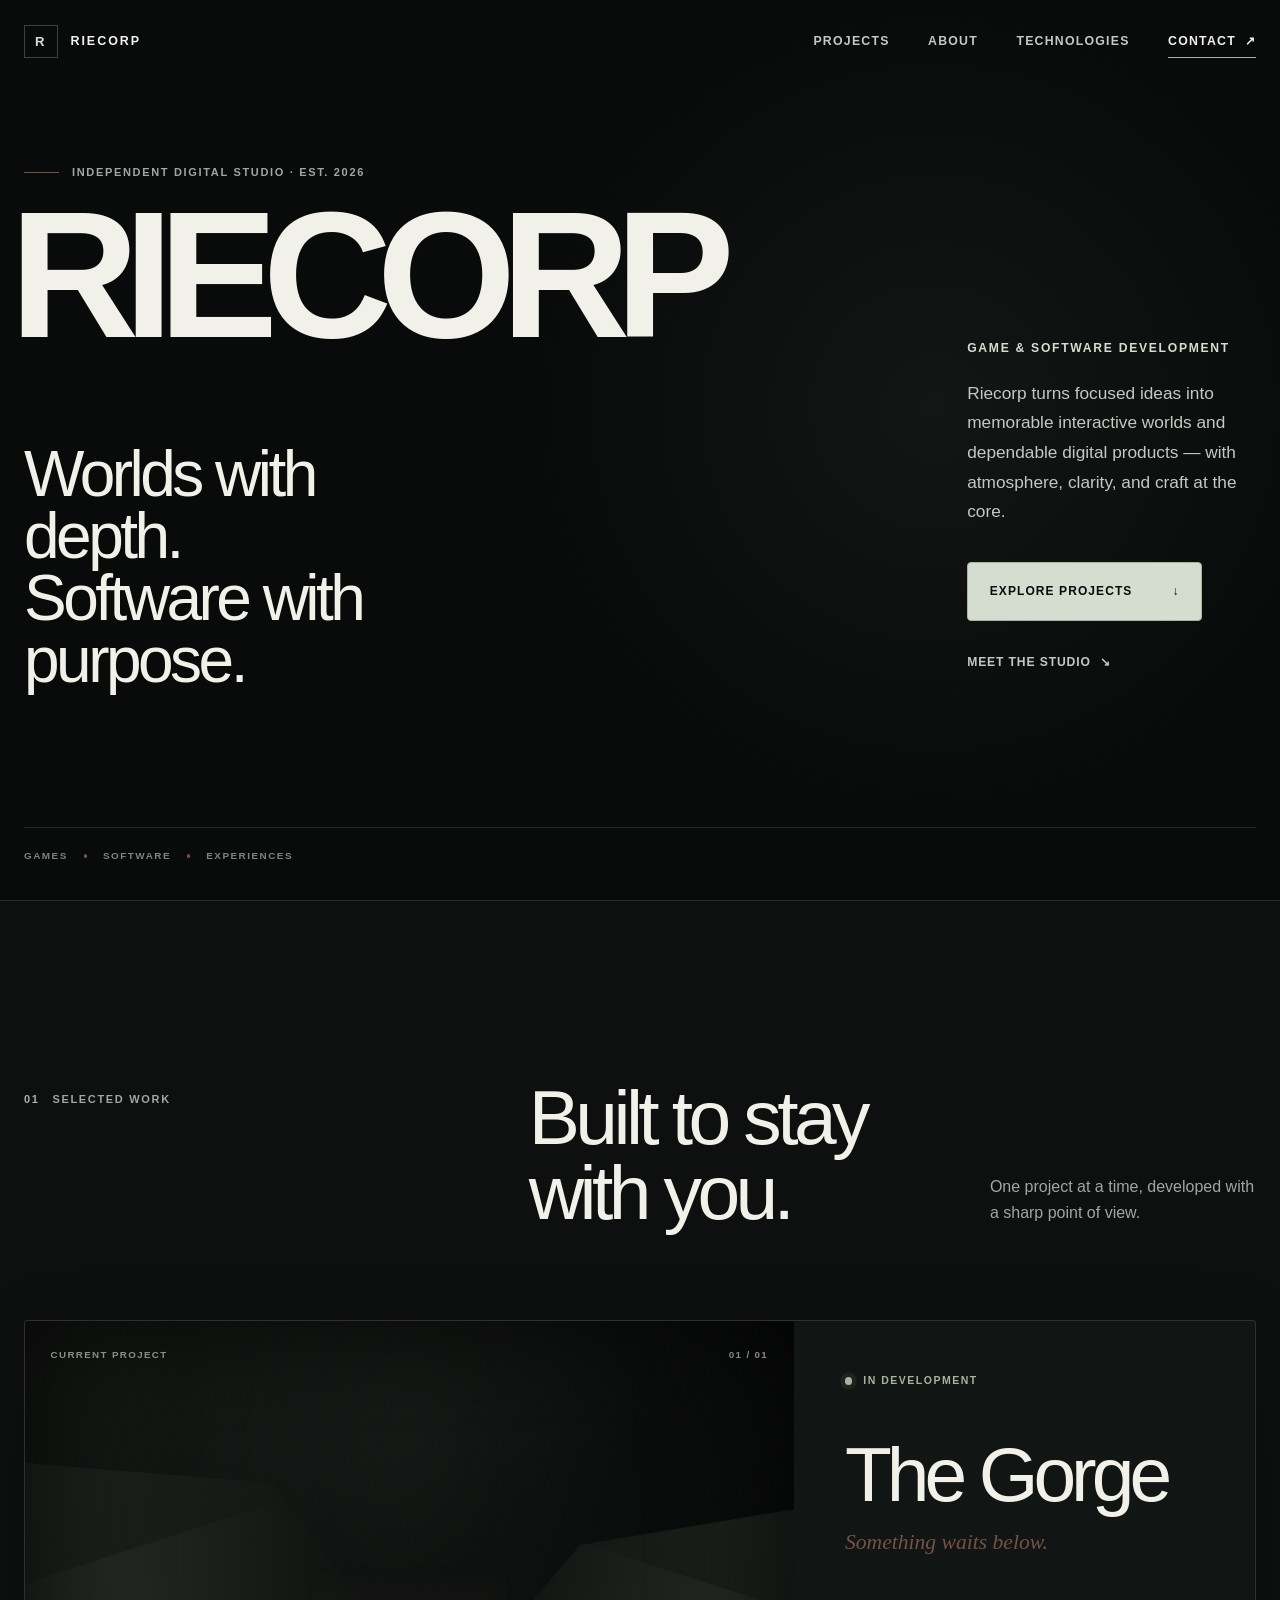
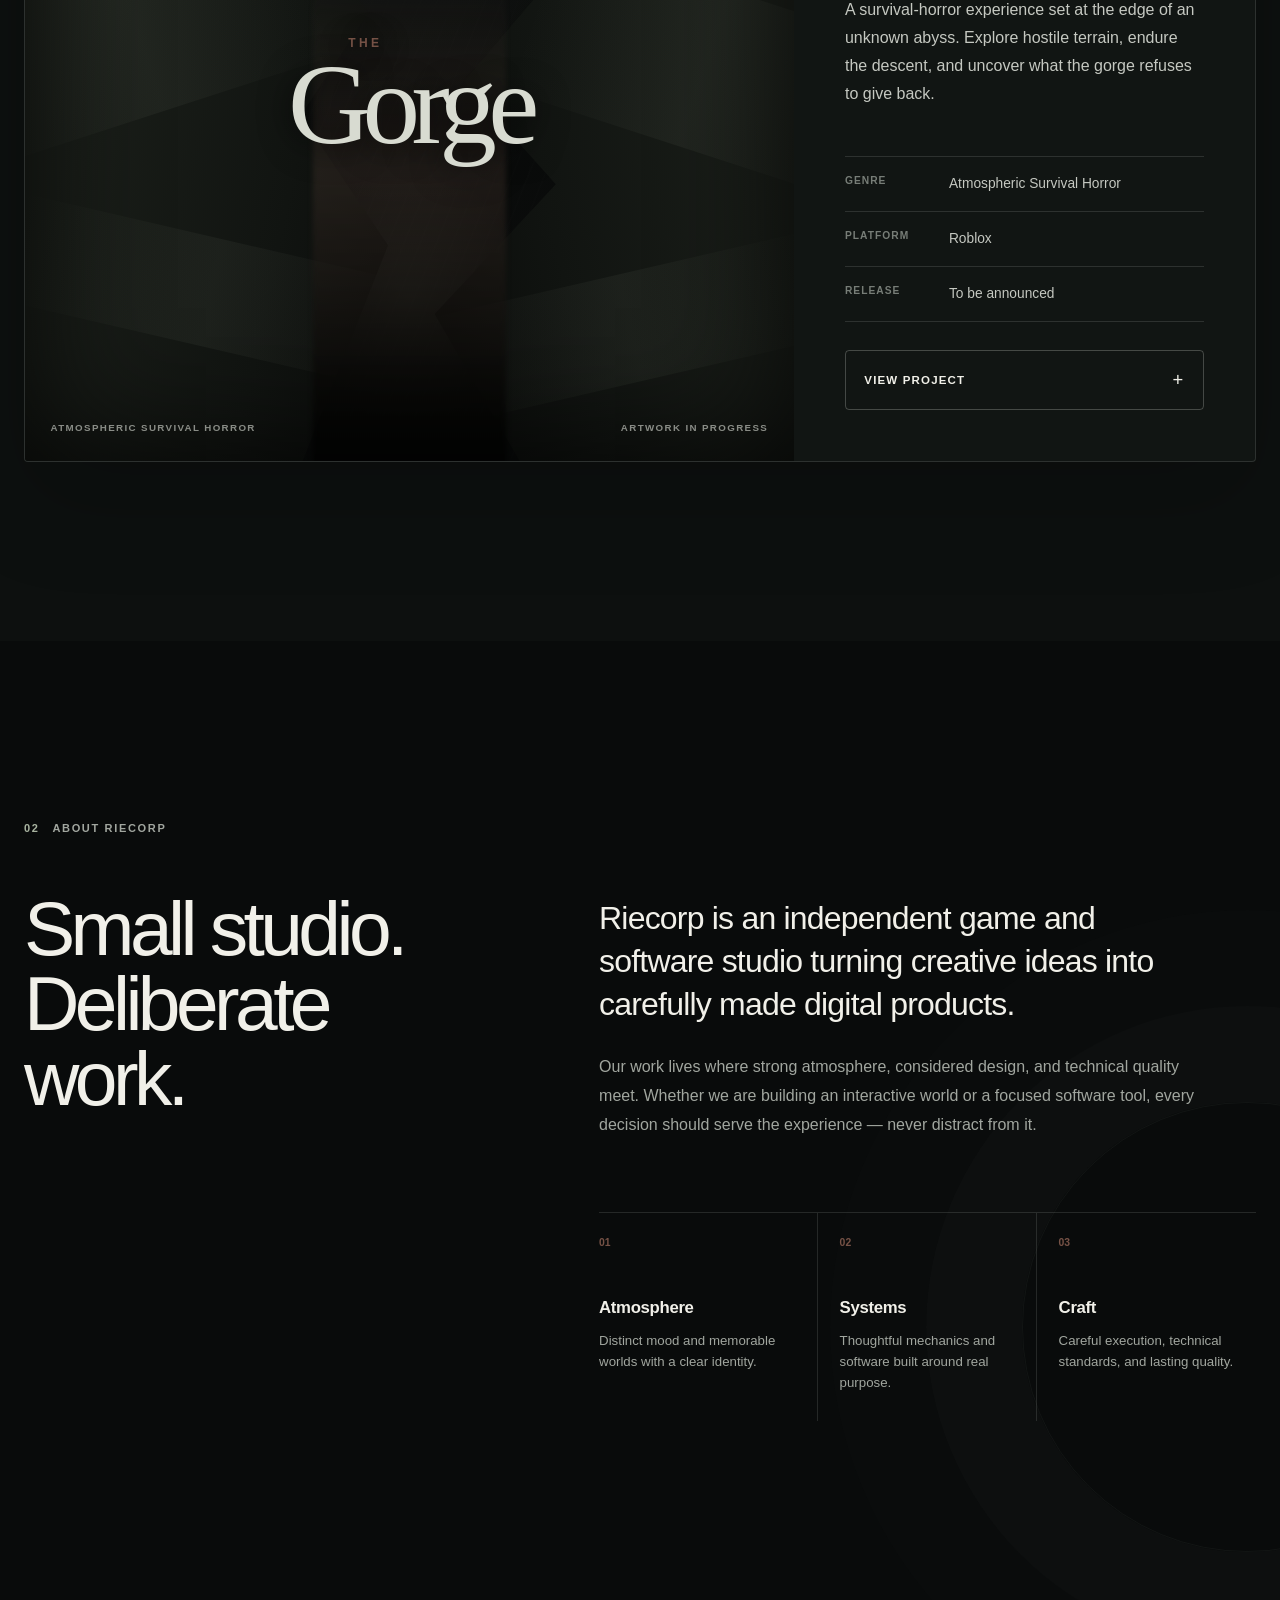
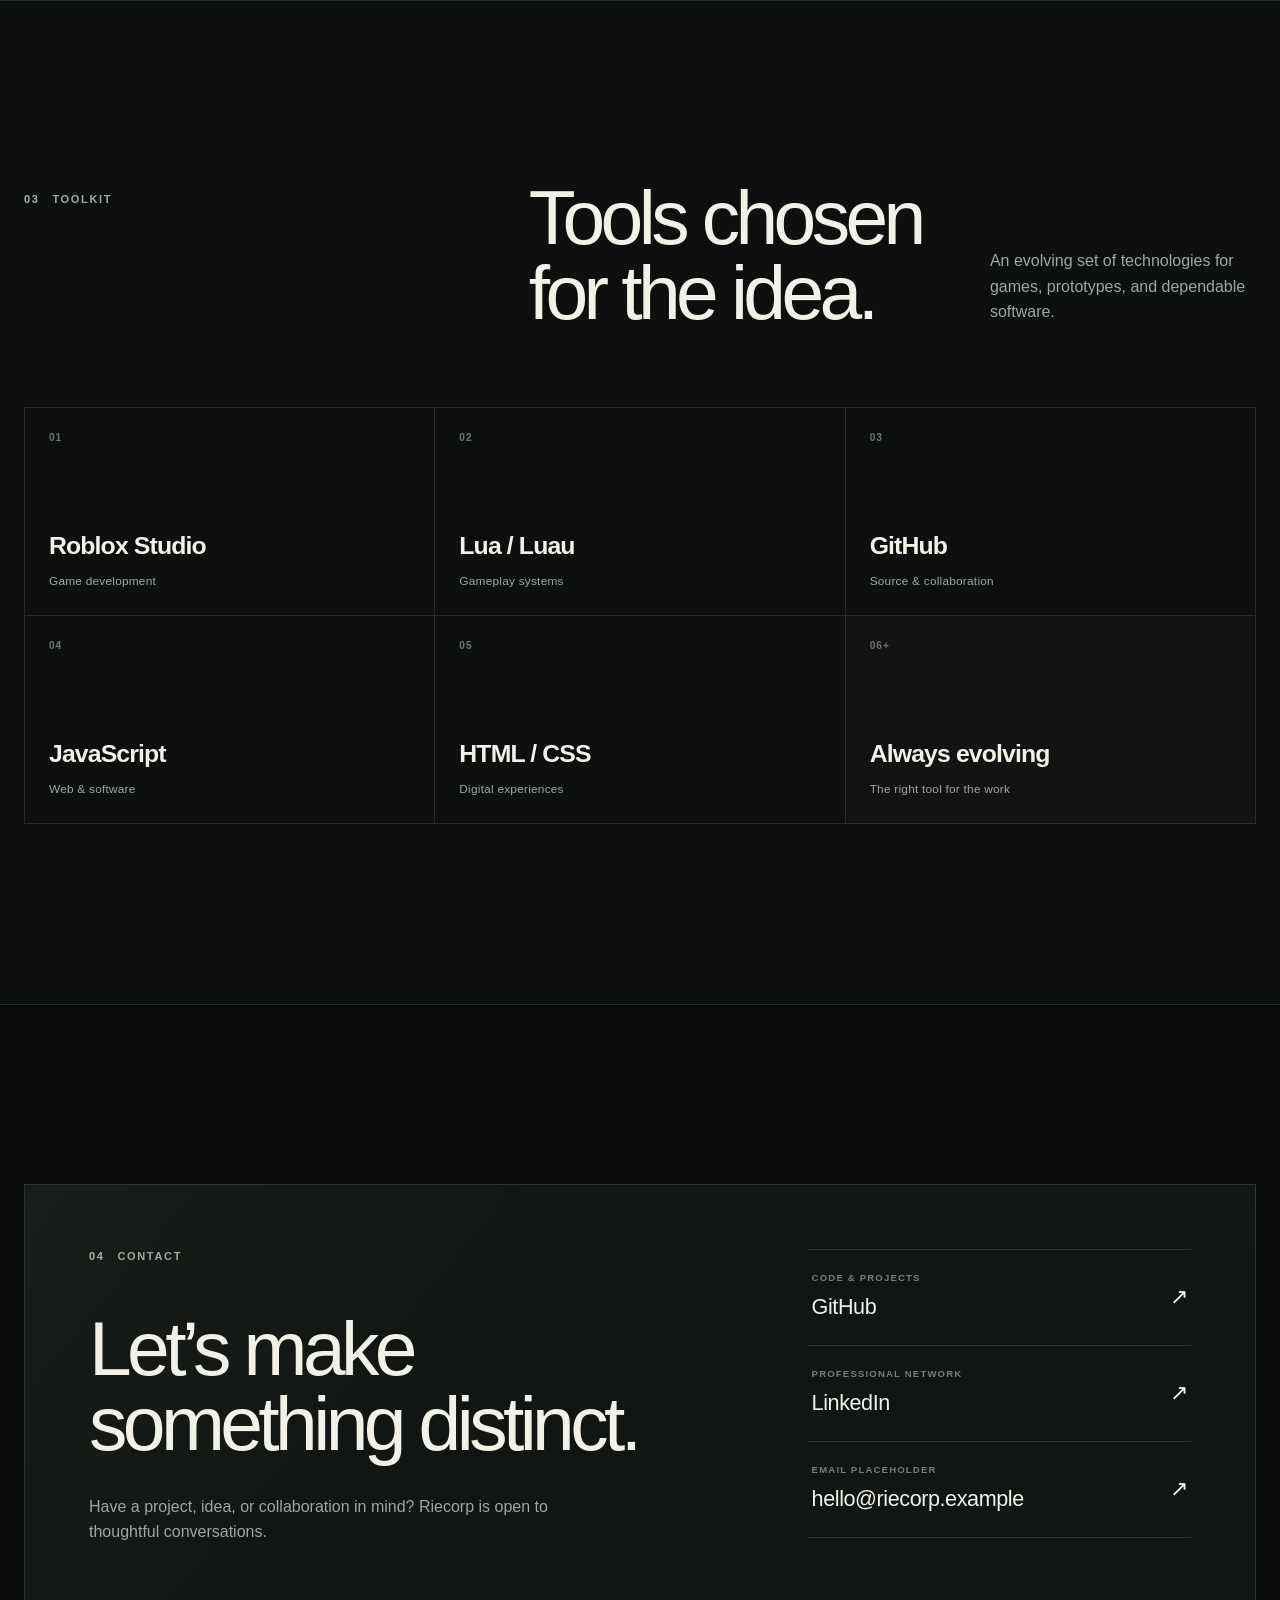
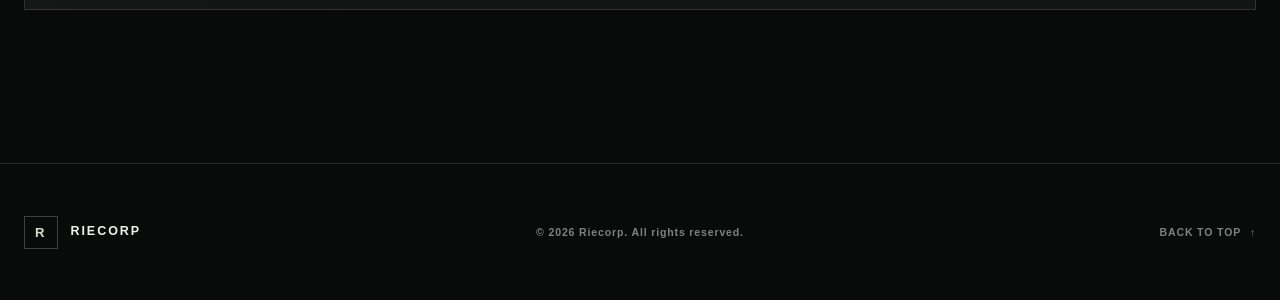
==== index.html @ ac8cfb40 "Create initial Riecorp website" ====
<!doctype html>
<html lang="en">
  <head>
    <meta charset="utf-8">
    <meta name="viewport" content="width=device-width, initial-scale=1">
    <meta name="description" content="Riecorp is an independent game and software studio creating atmospheric games and purposeful digital products.">
    <meta name="theme-color" content="#090b0b">
    <meta name="color-scheme" content="dark">
    <meta property="og:type" content="website">
    <meta property="og:title" content="Riecorp — Game & Software Development">
    <meta property="og:description" content="Independent games and software, shaped by atmosphere, clarity, and craft.">
    <meta property="og:url" content="https://constantin-maximilian.github.io/">
    <meta property="og:image" content="https://constantin-maximilian.github.io/assets/riecorp-social-preview.png">
    <meta property="og:image:alt" content="Riecorp — Game & Software Development">
    <meta name="twitter:card" content="summary_large_image">
    <meta name="twitter:title" content="Riecorp — Game & Software Development">
    <meta name="twitter:description" content="Independent games and software, shaped by atmosphere, clarity, and craft.">
    <meta name="twitter:image" content="https://constantin-maximilian.github.io/assets/riecorp-social-preview.png">
    <link rel="canonical" href="https://constantin-maximilian.github.io/">
    <link rel="stylesheet" href="style.css">
    <script src="script.js" defer></script>
    <title>Riecorp — Game &amp; Software Development</title>
  </head>
  <body id="top">
    <a class="skip-link" href="#main-content">Skip to content</a>

    <header class="site-header" data-header>
      <div class="site-header__inner shell">
        <a class="brand" href="#top" aria-label="Riecorp home">
          <span class="brand__mark" aria-hidden="true">R</span>
          <span class="brand__name">Riecorp</span>
        </a>

        <button class="nav-toggle" type="button" aria-expanded="false" aria-controls="site-navigation">
          <span class="nav-toggle__label">Menu</span>
          <span class="nav-toggle__icon" aria-hidden="true"><i></i><i></i></span>
        </button>

        <nav class="site-nav" id="site-navigation" aria-label="Primary navigation">
          <a href="#projects">Projects</a>
          <a href="#about">About</a>
          <a href="#technologies">Technologies</a>
          <a class="site-nav__contact" href="#contact">Contact <span aria-hidden="true">↗</span></a>
        </nav>
      </div>
    </header>

    <main id="main-content">
      <section class="hero shell" aria-labelledby="hero-title">
        <div class="hero__grid">
          <div class="hero__content">
            <p class="eyebrow hero__eyebrow"><span></span> Independent digital studio · Est. 2026</p>
            <h1 id="hero-title">
              <span class="hero__wordmark">RIECORP</span>
              <span class="hero__statement">Worlds with depth.<br>Software with purpose.</span>
            </h1>
          </div>

          <div class="hero__intro">
            <p class="hero__subtitle">Game &amp; Software Development</p>
            <p>Riecorp turns focused ideas into memorable interactive worlds and dependable digital products — with atmosphere, clarity, and craft at the core.</p>
            <div class="hero__actions">
              <a class="button button--primary" href="#projects">
                <span>Explore Projects</span><span aria-hidden="true">↓</span>
              </a>
              <a class="text-link" href="#about">Meet the studio <span aria-hidden="true">↘</span></a>
            </div>
          </div>
        </div>

        <div class="hero__foot" aria-hidden="true">
          <span>Games</span><i></i><span>Software</span><i></i><span>Experiences</span>
        </div>
      </section>

      <section class="section projects" id="projects" aria-labelledby="projects-title">
        <div class="shell">
          <header class="section-heading" data-reveal>
            <p class="eyebrow"><span>01</span> Selected work</p>
            <div>
              <h2 id="projects-title">Built to stay<br>with you.</h2>
              <p>One project at a time, developed with a sharp point of view.</p>
            </div>
          </header>

          <article class="project-card" id="the-gorge" data-reveal>
            <div class="project-visual" role="img" aria-label="Dark atmospheric title artwork placeholder for The Gorge">
              <div class="project-visual__top">
                <span>Current project</span>
                <span>01 / 01</span>
              </div>
              <div class="gorge-art" aria-hidden="true">
                <span class="gorge-art__ridge gorge-art__ridge--left"></span>
                <span class="gorge-art__ridge gorge-art__ridge--right"></span>
                <span class="gorge-art__depth"></span>
              </div>
              <p class="project-visual__title" aria-hidden="true"><span>The</span> Gorge</p>
              <div class="project-visual__foot">
                <span>Atmospheric survival horror</span>
                <span>Artwork in progress</span>
              </div>
            </div>

            <div class="project-info">
              <div>
                <p class="status"><span aria-hidden="true"></span> In Development</p>
                <h3>The Gorge</h3>
                <p class="project-info__lead">Something waits below.</p>
                <p class="project-info__copy">A survival-horror experience set at the edge of an unknown abyss. Explore hostile terrain, endure the descent, and uncover what the gorge refuses to give back.</p>
              </div>

              <dl class="project-meta">
                <div><dt>Genre</dt><dd>Atmospheric Survival Horror</dd></div>
                <div><dt>Platform</dt><dd>Roblox</dd></div>
                <div><dt>Release</dt><dd>To be announced</dd></div>
              </dl>

              <details class="project-details">
                <summary>
                  <span>View Project</span>
                  <span class="project-details__icon" aria-hidden="true">+</span>
                </summary>
                <div class="project-details__body">
                  <p><strong>Project focus</strong> The Gorge is being shaped around oppressive atmosphere, deliberate exploration, and survival systems that make every step into the unknown feel consequential.</p>
                  <p>Development updates and a dedicated project page will follow as the experience takes shape.</p>
                </div>
              </details>
            </div>
          </article>
        </div>
      </section>

      <section class="section about" id="about" aria-labelledby="about-title">
        <div class="shell about__grid">
          <div class="about__heading" data-reveal>
            <p class="eyebrow"><span>02</span> About Riecorp</p>
            <h2 id="about-title">Small studio.<br>Deliberate work.</h2>
          </div>

          <div class="about__content" data-reveal>
            <p class="about__lead">Riecorp is an independent game and software studio turning creative ideas into carefully made digital products.</p>
            <p>Our work lives where strong atmosphere, considered design, and technical quality meet. Whether we are building an interactive world or a focused software tool, every decision should serve the experience — never distract from it.</p>

            <div class="principles" aria-label="Studio principles">
              <article>
                <span>01</span>
                <h3>Atmosphere</h3>
                <p>Distinct mood and memorable worlds with a clear identity.</p>
              </article>
              <article>
                <span>02</span>
                <h3>Systems</h3>
                <p>Thoughtful mechanics and software built around real purpose.</p>
              </article>
              <article>
                <span>03</span>
                <h3>Craft</h3>
                <p>Careful execution, technical standards, and lasting quality.</p>
              </article>
            </div>
          </div>
        </div>
      </section>

      <section class="section technologies" id="technologies" aria-labelledby="technologies-title">
        <div class="shell">
          <header class="section-heading section-heading--compact" data-reveal>
            <p class="eyebrow"><span>03</span> Toolkit</p>
            <div>
              <h2 id="technologies-title">Tools chosen<br>for the idea.</h2>
              <p>An evolving set of technologies for games, prototypes, and dependable software.</p>
            </div>
          </header>

          <ul class="tech-grid" data-reveal>
            <li><span class="tech-grid__index">01</span><strong>Roblox Studio</strong><small>Game development</small></li>
            <li><span class="tech-grid__index">02</span><strong>Lua / Luau</strong><small>Gameplay systems</small></li>
            <li><span class="tech-grid__index">03</span><strong>GitHub</strong><small>Source &amp; collaboration</small></li>
            <li><span class="tech-grid__index">04</span><strong>JavaScript</strong><small>Web &amp; software</small></li>
            <li><span class="tech-grid__index">05</span><strong>HTML / CSS</strong><small>Digital experiences</small></li>
            <li class="tech-grid__future"><span class="tech-grid__index">06+</span><strong>Always evolving</strong><small>The right tool for the work</small></li>
          </ul>
        </div>
      </section>

      <section class="section contact" id="contact" aria-labelledby="contact-title">
        <div class="shell contact__panel" data-reveal>
          <div class="contact__copy">
            <p class="eyebrow"><span>04</span> Contact</p>
            <h2 id="contact-title">Let’s make<br>something distinct.</h2>
            <p>Have a project, idea, or collaboration in mind? Riecorp is open to thoughtful conversations.</p>
          </div>

          <div class="contact__links" aria-label="Contact links">
            <!-- Replace the LinkedIn URL and placeholder email when the final contact details are available. -->
            <a href="https://github.com/Constantin-Maximilian" target="_blank" rel="noopener noreferrer" aria-label="GitHub (opens in a new tab)">
              <span><small>Code &amp; projects</small>GitHub</span><span aria-hidden="true">↗</span>
            </a>
            <a href="https://www.linkedin.com/" target="_blank" rel="noopener noreferrer" aria-label="LinkedIn (opens in a new tab)">
              <span><small>Professional network</small>LinkedIn</span><span aria-hidden="true">↗</span>
            </a>
            <a href="mailto:hello@riecorp.example">
              <span><small>Email placeholder</small>hello@riecorp.example</span><span aria-hidden="true">↗</span>
            </a>
          </div>
        </div>
      </section>
    </main>

    <footer class="site-footer">
      <div class="shell site-footer__inner">
        <a class="brand brand--footer" href="#top" aria-label="Back to top">
          <span class="brand__mark" aria-hidden="true">R</span>
          <span class="brand__name">Riecorp</span>
        </a>
        <p>© 2026 Riecorp. All rights reserved.</p>
        <a class="back-to-top" href="#top">Back to top <span aria-hidden="true">↑</span></a>
      </div>
    </footer>
  </body>
</html>
---- style.css ----
:root {
  --bg: #090b0b;
  --bg-soft: #0d100f;
  --surface: #111513;
  --surface-raised: #161b18;
  --ink: #f1f0e9;
  --muted: #a1a69f;
  --muted-strong: #c5c8c1;
  --line: rgba(232, 236, 228, 0.13);
  --line-strong: rgba(232, 236, 228, 0.24);
  --accent: #a8b3a0;
  --accent-bright: #d5ddd0;
  --rust: #765246;
  --header-height: 5.25rem;
  --radius: 0.25rem;
  --shell: min(100% - 3rem, 78rem);
  --ease: cubic-bezier(0.22, 1, 0.36, 1);
}

* {
  box-sizing: border-box;
}

html {
  scroll-behavior: smooth;
  scroll-padding-top: calc(var(--header-height) + 1.5rem);
}

body {
  min-width: 18rem;
  margin: 0;
  overflow-x: hidden;
  background:
    radial-gradient(circle at 73% 8%, rgba(117, 132, 112, 0.09), transparent 25rem),
    var(--bg);
  color: var(--ink);
  font-family: Inter, ui-sans-serif, -apple-system, BlinkMacSystemFont, "Segoe UI", Helvetica, Arial, sans-serif;
  font-size: 1rem;
  line-height: 1.6;
  text-rendering: optimizeLegibility;
  -webkit-font-smoothing: antialiased;
}

body::before {
  position: fixed;
  inset: 0;
  z-index: -1;
  pointer-events: none;
  content: "";
  opacity: 0.12;
  background-image: linear-gradient(rgba(255, 255, 255, 0.018) 1px, transparent 1px);
  background-size: 100% 4rem;
  mask-image: linear-gradient(to bottom, black, transparent 70%);
}

::selection {
  background: var(--accent);
  color: var(--bg);
}

a {
  color: inherit;
  text-decoration: none;
}

button,
summary {
  color: inherit;
  font: inherit;
}

button {
  border: 0;
}

img {
  display: block;
  max-width: 100%;
}

h1,
h2,
h3,
p,
ul,
dl,
dd {
  margin-top: 0;
}

h1,
h2,
h3 {
  line-height: 0.98;
  text-wrap: balance;
}

.shell {
  width: var(--shell);
  margin-inline: auto;
}

.skip-link {
  position: fixed;
  top: 1rem;
  left: 1rem;
  z-index: 100;
  padding: 0.7rem 1rem;
  transform: translateY(-150%);
  border-radius: var(--radius);
  background: var(--ink);
  color: var(--bg);
  font-size: 0.85rem;
  font-weight: 700;
}

.skip-link:focus {
  transform: translateY(0);
}

:focus-visible {
  outline: 2px solid var(--accent-bright);
  outline-offset: 4px;
}

.site-header {
  position: sticky;
  top: 0;
  z-index: 50;
  height: var(--header-height);
  border-bottom: 1px solid transparent;
  transition: background-color 220ms ease, border-color 220ms ease;
}

.site-header.is-scrolled,
.site-header.nav-open {
  border-bottom-color: var(--line);
  background: rgba(9, 11, 11, 0.88);
  backdrop-filter: blur(18px);
}

.site-header__inner {
  display: flex;
  height: 100%;
  align-items: center;
  justify-content: space-between;
  gap: 2rem;
}

.brand {
  display: inline-flex;
  align-items: center;
  gap: 0.8rem;
  min-height: 2.75rem;
  font-size: 0.78rem;
  font-weight: 760;
  letter-spacing: 0.16em;
  text-transform: uppercase;
}

.brand__mark {
  display: grid;
  width: 2.1rem;
  height: 2.1rem;
  place-items: center;
  border: 1px solid var(--line-strong);
  color: var(--accent-bright);
  font-size: 0.82rem;
  transition: border-color 180ms ease, background-color 180ms ease;
}

.brand:hover .brand__mark {
  border-color: var(--accent);
  background: rgba(168, 179, 160, 0.08);
}

.site-nav {
  display: flex;
  align-items: center;
  gap: clamp(1.2rem, 3vw, 2.5rem);
  font-size: 0.77rem;
  font-weight: 650;
  letter-spacing: 0.1em;
  text-transform: uppercase;
}

.site-nav a {
  position: relative;
  display: inline-flex;
  min-height: 2.75rem;
  align-items: center;
  color: var(--muted-strong);
  transition: color 180ms ease;
}

.site-nav a::after {
  position: absolute;
  right: 0;
  bottom: 0.35rem;
  left: 0;
  height: 1px;
  content: "";
  transform: scaleX(0);
  transform-origin: right;
  background: var(--accent);
  transition: transform 220ms var(--ease);
}

.site-nav a:hover,
.site-nav a[aria-current="true"] {
  color: var(--ink);
}

.site-nav a:hover::after,
.site-nav a[aria-current="true"]::after {
  transform: scaleX(1);
  transform-origin: left;
}

.site-nav__contact {
  gap: 0.55rem;
}

.nav-toggle {
  display: none;
  min-width: 3rem;
  min-height: 3rem;
  cursor: pointer;
  align-items: center;
  justify-content: end;
  gap: 0.75rem;
  background: transparent;
}

.nav-toggle__label {
  font-size: 0.72rem;
  font-weight: 700;
  letter-spacing: 0.12em;
  text-transform: uppercase;
}

.nav-toggle__icon {
  position: relative;
  display: block;
  width: 1.35rem;
  height: 0.8rem;
}

.nav-toggle__icon i {
  position: absolute;
  right: 0;
  width: 100%;
  height: 1px;
  background: currentColor;
  transition: transform 220ms ease, top 220ms ease;
}

.nav-toggle__icon i:first-child { top: 0.18rem; }
.nav-toggle__icon i:last-child { top: 0.62rem; }
.nav-open .nav-toggle__icon i:first-child { top: 0.4rem; transform: rotate(45deg); }
.nav-open .nav-toggle__icon i:last-child { top: 0.4rem; transform: rotate(-45deg); }

.hero {
  display: flex;
  min-height: calc(100svh - var(--header-height));
  padding-top: clamp(4rem, 9vh, 7.5rem);
  padding-bottom: 2.25rem;
  flex-direction: column;
  justify-content: space-between;
}

.hero__grid {
  display: grid;
  align-items: end;
  grid-template-columns: minmax(0, 1.65fr) minmax(18rem, 0.55fr);
  gap: clamp(2rem, 6vw, 6rem);
}

.eyebrow {
  display: flex;
  margin-bottom: 2rem;
  align-items: center;
  gap: 0.8rem;
  color: var(--muted);
  font-size: 0.69rem;
  font-weight: 720;
  letter-spacing: 0.15em;
  line-height: 1.3;
  text-transform: uppercase;
}

.eyebrow > span:empty {
  display: block;
  width: 2.2rem;
  height: 1px;
  background: var(--rust);
}

.eyebrow > span:not(:empty) {
  color: var(--accent);
}

.hero h1 {
  margin-bottom: 0;
}

.hero__wordmark {
  display: block;
  margin-left: -0.08em;
  color: var(--ink);
  font-family: Arial, Helvetica, sans-serif;
  font-size: clamp(4.5rem, 14vw, 11.2rem);
  font-weight: 900;
  letter-spacing: -0.085em;
  line-height: 0.72;
  white-space: nowrap;
}

.hero__statement {
  display: block;
  max-width: 12ch;
  margin-top: clamp(3.5rem, 8vw, 7rem);
  font-size: clamp(2.2rem, 5vw, 4.6rem);
  font-weight: 460;
  letter-spacing: -0.055em;
  line-height: 0.97;
}

.hero__intro {
  padding-bottom: 0.4rem;
}

.hero__subtitle {
  margin-bottom: 1.25rem;
  color: var(--accent-bright);
  font-size: 0.76rem;
  font-weight: 760;
  letter-spacing: 0.14em;
  text-transform: uppercase;
}

.hero__intro > p:not(.hero__subtitle) {
  margin-bottom: 2.2rem;
  color: var(--muted-strong);
  font-size: clamp(1rem, 1.35vw, 1.15rem);
  line-height: 1.72;
}

.hero__actions {
  display: flex;
  align-items: center;
  flex-wrap: wrap;
  gap: 1.25rem 1.75rem;
}

.button {
  display: inline-flex;
  min-height: 3.65rem;
  padding: 0.5rem 1.35rem;
  align-items: center;
  justify-content: space-between;
  gap: 2.5rem;
  border: 1px solid var(--line-strong);
  border-radius: var(--radius);
  font-size: 0.75rem;
  font-weight: 760;
  letter-spacing: 0.09em;
  text-transform: uppercase;
  transition: background-color 180ms ease, color 180ms ease, transform 180ms var(--ease), border-color 180ms ease;
}

.button:hover {
  transform: translateY(-2px);
}

.button--primary {
  min-width: 13.5rem;
  border-color: var(--accent);
  background: var(--accent-bright);
  color: var(--bg);
}

.button--primary:hover {
  border-color: var(--ink);
  background: var(--ink);
}

.text-link {
  position: relative;
  display: inline-flex;
  min-height: 2.75rem;
  align-items: center;
  gap: 0.6rem;
  color: var(--muted-strong);
  font-size: 0.76rem;
  font-weight: 700;
  letter-spacing: 0.07em;
  text-transform: uppercase;
  transition: color 180ms ease;
}

.text-link::after {
  position: absolute;
  right: 0;
  bottom: 0.2rem;
  left: 0;
  height: 1px;
  content: "";
  transform: scaleX(0);
  transform-origin: right;
  background: currentColor;
  transition: transform 220ms var(--ease);
}

.text-link:hover { color: var(--ink); }
.text-link:hover::after { transform: scaleX(1); transform-origin: left; }

.hero__foot {
  display: flex;
  margin-top: clamp(4rem, 10vh, 8rem);
  padding-top: 1.25rem;
  align-items: center;
  gap: 1rem;
  border-top: 1px solid var(--line);
  color: #7d837d;
  font-size: 0.62rem;
  font-weight: 700;
  letter-spacing: 0.15em;
  text-transform: uppercase;
}

.hero__foot i {
  width: 0.2rem;
  height: 0.2rem;
  border-radius: 50%;
  background: var(--rust);
}

.section {
  padding-block: clamp(6.5rem, 14vw, 11.5rem);
}

.section-heading {
  display: grid;
  margin-bottom: clamp(3.5rem, 7vw, 6rem);
  align-items: start;
  grid-template-columns: minmax(12rem, 0.65fr) minmax(0, 1fr);
  gap: 2rem;
}

.section-heading .eyebrow {
  margin-top: 0.75rem;
}

.section-heading > div {
  display: grid;
  align-items: end;
  grid-template-columns: minmax(0, 1fr) minmax(15rem, 0.62fr);
  gap: 2rem;
}

.section-heading h2,
.about h2,
.contact h2 {
  margin-bottom: 0;
  font-size: clamp(2.8rem, 6vw, 5.8rem);
  font-weight: 480;
  letter-spacing: -0.06em;
}

.section-heading > div > p {
  max-width: 28rem;
  margin: 0 0 0.35rem auto;
  color: var(--muted);
  font-size: 1rem;
}

.projects {
  border-top: 1px solid var(--line);
  background: var(--bg-soft);
}

.project-card {
  display: grid;
  overflow: hidden;
  border: 1px solid var(--line);
  border-radius: var(--radius);
  background: var(--surface);
  box-shadow: 0 2.5rem 6rem rgba(0, 0, 0, 0.18);
  grid-template-columns: minmax(0, 1.25fr) minmax(22rem, 0.75fr);
  transition: border-color 240ms ease, transform 300ms var(--ease);
}

.project-card:hover {
  border-color: var(--line-strong);
  transform: translateY(-3px);
}

.project-visual {
  position: relative;
  display: flex;
  min-height: 42rem;
  overflow: hidden;
  padding: 1.6rem;
  isolation: isolate;
  flex-direction: column;
  justify-content: space-between;
  background:
    radial-gradient(circle at 50% 78%, rgba(106, 116, 97, 0.18), transparent 18%),
    linear-gradient(145deg, #181b18 0%, #0b0d0c 42%, #080909 100%);
}

.project-visual::before {
  position: absolute;
  inset: 0;
  z-index: -2;
  content: "";
  opacity: 0.3;
  background:
    repeating-linear-gradient(112deg, transparent 0 6px, rgba(255, 255, 255, 0.015) 7px, transparent 8px 15px),
    radial-gradient(ellipse at 50% 16%, rgba(170, 178, 159, 0.12), transparent 42%);
  mix-blend-mode: screen;
}

.project-visual::after {
  position: absolute;
  inset: 0;
  z-index: 3;
  pointer-events: none;
  content: "";
  box-shadow: inset 0 0 8rem rgba(0, 0, 0, 0.85);
}

.project-visual__top,
.project-visual__foot {
  position: relative;
  z-index: 4;
  display: flex;
  justify-content: space-between;
  gap: 1rem;
  color: rgba(232, 235, 226, 0.57);
  font-size: 0.61rem;
  font-weight: 720;
  letter-spacing: 0.14em;
  text-transform: uppercase;
}

.gorge-art {
  position: absolute;
  inset: 12% 0 0;
  z-index: -1;
}

.gorge-art__ridge {
  position: absolute;
  top: 7%;
  bottom: -12%;
  width: 63%;
  background: linear-gradient(102deg, #232821 0%, #111411 68%, #070807 100%);
  filter: drop-shadow(0 0 2.5rem rgba(0, 0, 0, 0.9));
}

.gorge-art__ridge::before,
.gorge-art__ridge::after {
  position: absolute;
  content: "";
  opacity: 0.36;
  background: linear-gradient(90deg, transparent, rgba(162, 171, 151, 0.19), transparent);
  transform: rotate(-18deg);
}

.gorge-art__ridge::before { inset: 14% 20% 62% 5%; }
.gorge-art__ridge::after { inset: 56% 0 28% 15%; transform: rotate(13deg); }

.gorge-art__ridge--left {
  left: -12%;
  clip-path: polygon(0 0, 70% 4%, 90% 23%, 76% 38%, 94% 57%, 70% 100%, 0 100%);
}

.gorge-art__ridge--right {
  right: -15%;
  transform: scaleX(-1) translateY(5%);
  clip-path: polygon(0 0, 68% 8%, 92% 28%, 73% 43%, 98% 62%, 67% 100%, 0 100%);
}

.gorge-art__depth {
  position: absolute;
  bottom: -4%;
  left: 50%;
  width: 25%;
  height: 80%;
  transform: translateX(-50%);
  background: linear-gradient(to bottom, transparent, rgba(81, 62, 53, 0.3) 40%, #030403 92%);
  filter: blur(0.15rem);
}

.project-visual__title {
  position: relative;
  z-index: 2;
  margin: auto 0;
  color: #d8dbd1;
  font-family: Georgia, "Times New Roman", serif;
  font-size: clamp(4.2rem, 9vw, 8.4rem);
  font-weight: 400;
  letter-spacing: -0.075em;
  line-height: 0.68;
  text-align: center;
  text-shadow: 0 0.25rem 2rem rgba(0, 0, 0, 0.8);
}

.project-visual__title span {
  display: block;
  margin: 0 0 1.1rem -5.5rem;
  color: var(--rust);
  font-family: Inter, ui-sans-serif, sans-serif;
  font-size: 0.75rem;
  font-weight: 800;
  letter-spacing: 0.28em;
  text-transform: uppercase;
}

.project-info {
  display: flex;
  padding: clamp(2.25rem, 4vw, 4.5rem);
  flex-direction: column;
}

.status {
  display: flex;
  margin-bottom: 3rem;
  align-items: center;
  gap: 0.7rem;
  color: var(--accent);
  font-size: 0.66rem;
  font-weight: 760;
  letter-spacing: 0.14em;
  text-transform: uppercase;
}

.status span {
  width: 0.45rem;
  height: 0.45rem;
  border-radius: 50%;
  background: var(--accent);
  box-shadow: 0 0 0 0.28rem rgba(168, 179, 160, 0.09);
}

.project-info h3 {
  margin-bottom: 0.8rem;
  font-size: clamp(3.3rem, 6vw, 5.8rem);
  font-weight: 460;
  letter-spacing: -0.065em;
}

.project-info__lead {
  margin-bottom: 2.25rem;
  color: var(--rust);
  font-family: Georgia, "Times New Roman", serif;
  font-size: 1.35rem;
  font-style: italic;
}

.project-info__copy {
  max-width: 34rem;
  margin-bottom: 3rem;
  color: var(--muted-strong);
  line-height: 1.75;
}

.project-meta {
  margin: auto 0 0;
  border-top: 1px solid var(--line);
}

.project-meta > div {
  display: grid;
  padding: 1rem 0;
  border-bottom: 1px solid var(--line);
  grid-template-columns: 5.5rem 1fr;
  gap: 1rem;
}

.project-meta dt,
.project-meta dd {
  margin: 0;
}

.project-meta dt {
  color: #777d77;
  font-size: 0.64rem;
  font-weight: 720;
  letter-spacing: 0.1em;
  text-transform: uppercase;
}

.project-meta dd {
  color: var(--muted-strong);
  font-size: 0.86rem;
}

.project-details {
  margin-top: 1.75rem;
}

.project-details summary {
  display: flex;
  min-height: 3.75rem;
  padding: 0 1.15rem;
  cursor: pointer;
  list-style: none;
  align-items: center;
  justify-content: space-between;
  border: 1px solid var(--line-strong);
  border-radius: var(--radius);
  font-size: 0.72rem;
  font-weight: 760;
  letter-spacing: 0.1em;
  text-transform: uppercase;
  transition: border-color 180ms ease, background-color 180ms ease;
}

.project-details summary::-webkit-details-marker { display: none; }
.project-details summary:hover { border-color: var(--accent); background: rgba(168, 179, 160, 0.05); }

.project-details__icon {
  font-size: 1.15rem;
  font-weight: 400;
  transition: transform 220ms ease;
}

.project-details[open] .project-details__icon { transform: rotate(45deg); }

.project-details__body {
  padding: 1.3rem 0.15rem 0;
  color: var(--muted);
  font-size: 0.86rem;
  line-height: 1.7;
}

.project-details__body p:last-child { margin-bottom: 0; }
.project-details__body strong { color: var(--muted-strong); }

.about {
  position: relative;
  overflow: hidden;
}

.about::after {
  position: absolute;
  right: -12rem;
  bottom: 5%;
  z-index: -1;
  width: 28rem;
  height: 28rem;
  border: 1px solid rgba(168, 179, 160, 0.06);
  border-radius: 50%;
  content: "";
  box-shadow: 0 0 0 6rem rgba(168, 179, 160, 0.015), 0 0 0 12rem rgba(168, 179, 160, 0.01);
}

.about__grid {
  display: grid;
  grid-template-columns: minmax(16rem, 0.7fr) minmax(0, 1fr);
  gap: clamp(3rem, 9vw, 9rem);
}

.about__heading .eyebrow {
  margin-bottom: 3.5rem;
}

.about__content {
  padding-top: 4.75rem;
}

.about__lead {
  max-width: 35rem;
  margin-bottom: 1.7rem;
  color: var(--ink);
  font-size: clamp(1.45rem, 2.5vw, 2.2rem);
  letter-spacing: -0.025em;
  line-height: 1.35;
}

.about__content > p:not(.about__lead) {
  max-width: 38rem;
  margin-bottom: 4.5rem;
  color: var(--muted);
  line-height: 1.8;
}

.principles {
  display: grid;
  border-top: 1px solid var(--line);
  grid-template-columns: repeat(3, 1fr);
}

.principles article {
  min-height: 13rem;
  padding: 1.4rem 1.35rem 1.4rem 0;
  border-right: 1px solid var(--line);
}

.principles article + article { padding-left: 1.35rem; }
.principles article:last-child { border-right: 0; }

.principles span {
  display: block;
  margin-bottom: 3rem;
  color: var(--rust);
  font-size: 0.65rem;
  font-weight: 750;
}

.principles h3 {
  margin-bottom: 0.85rem;
  font-size: 1.05rem;
  letter-spacing: -0.02em;
}

.principles p {
  margin-bottom: 0;
  color: var(--muted);
  font-size: 0.83rem;
  line-height: 1.6;
}

.technologies {
  border-block: 1px solid var(--line);
  background: var(--bg-soft);
}

.section-heading--compact {
  margin-bottom: clamp(3.5rem, 6vw, 5rem);
}

.tech-grid {
  display: grid;
  margin: 0;
  padding: 0;
  border-top: 1px solid var(--line);
  border-left: 1px solid var(--line);
  list-style: none;
  grid-template-columns: repeat(3, 1fr);
}

.tech-grid li {
  position: relative;
  display: flex;
  min-height: 13rem;
  padding: 1.5rem;
  overflow: hidden;
  flex-direction: column;
  justify-content: flex-end;
  border-right: 1px solid var(--line);
  border-bottom: 1px solid var(--line);
  background: rgba(255, 255, 255, 0.005);
  transition: background-color 220ms ease;
}

.tech-grid li::after {
  position: absolute;
  top: 0;
  right: 0;
  width: 3rem;
  height: 1px;
  content: "";
  transform: scaleX(0);
  transform-origin: right;
  background: var(--accent);
  transition: transform 240ms var(--ease);
}

.tech-grid li:hover { background: rgba(168, 179, 160, 0.045); }
.tech-grid li:hover::after { transform: scaleX(1); }

.tech-grid__index {
  position: absolute;
  top: 1.35rem;
  left: 1.5rem;
  color: #6f756f;
  font-size: 0.63rem;
  font-weight: 750;
  letter-spacing: 0.1em;
}

.tech-grid strong {
  display: block;
  font-size: clamp(1.15rem, 2vw, 1.55rem);
  font-weight: 560;
  letter-spacing: -0.035em;
}

.tech-grid small {
  margin-top: 0.45rem;
  color: var(--muted);
  font-size: 0.74rem;
  letter-spacing: 0.02em;
}

.tech-grid__future {
  background: rgba(118, 82, 70, 0.055) !important;
}

.contact {
  padding-bottom: clamp(6rem, 12vw, 10rem);
}

.contact__panel {
  display: grid;
  padding: clamp(2rem, 5vw, 5rem);
  border: 1px solid var(--line);
  background:
    linear-gradient(130deg, rgba(168, 179, 160, 0.055), transparent 35%),
    var(--surface);
  grid-template-columns: minmax(0, 1fr) minmax(19rem, 0.62fr);
  gap: clamp(3rem, 8vw, 8rem);
}

.contact__copy .eyebrow { margin-bottom: 3rem; }
.contact h2 { margin-bottom: 2rem; }

.contact__copy > p:last-child {
  max-width: 32rem;
  margin-bottom: 0;
  color: var(--muted);
}

.contact__links {
  border-top: 1px solid var(--line);
}

.contact__links a {
  display: flex;
  min-height: 6rem;
  padding: 1.1rem 0.2rem;
  align-items: center;
  justify-content: space-between;
  gap: 1rem;
  border-bottom: 1px solid var(--line);
  font-size: clamp(1rem, 1.8vw, 1.35rem);
  letter-spacing: -0.02em;
  transition: color 180ms ease, padding 220ms var(--ease), border-color 180ms ease;
}

.contact__links a:hover {
  padding-right: 0.7rem;
  padding-left: 0.7rem;
  border-color: var(--line-strong);
  color: var(--accent-bright);
}

.contact__links small {
  display: block;
  margin-bottom: 0.28rem;
  color: #777d77;
  font-size: 0.6rem;
  font-weight: 720;
  letter-spacing: 0.12em;
  text-transform: uppercase;
}

.site-footer {
  border-top: 1px solid var(--line);
}

.site-footer__inner {
  display: grid;
  min-height: 8.5rem;
  align-items: center;
  grid-template-columns: 1fr auto 1fr;
  gap: 2rem;
}

.brand--footer { justify-self: start; }

.site-footer p,
.back-to-top {
  margin: 0;
  color: #7d837d;
  font-size: 0.66rem;
  font-weight: 650;
  letter-spacing: 0.08em;
}

.back-to-top {
  display: inline-flex;
  min-height: 2.75rem;
  align-items: center;
  justify-self: end;
  gap: 0.55rem;
  text-transform: uppercase;
  transition: color 180ms ease;
}

.back-to-top:hover { color: var(--ink); }

.reveal-ready [data-reveal] {
  opacity: 0;
  transform: translateY(1.25rem);
  transition: opacity 700ms var(--ease), transform 700ms var(--ease);
}

.reveal-ready [data-reveal].is-visible {
  opacity: 1;
  transform: translateY(0);
}

@keyframes hero-enter {
  from { opacity: 0; transform: translateY(1rem); }
  to { opacity: 1; transform: translateY(0); }
}

@media (prefers-reduced-motion: no-preference) {
  .hero__content { animation: hero-enter 750ms 80ms var(--ease) both; }
  .hero__intro { animation: hero-enter 750ms 180ms var(--ease) both; }
}

@media (max-width: 64rem) {
  :root { --shell: min(100% - 2.5rem, 72rem); }

  .hero__grid {
    grid-template-columns: minmax(0, 1.25fr) minmax(17rem, 0.6fr);
    gap: 3rem;
  }

  .hero__wordmark { font-size: clamp(4.2rem, 13.4vw, 8.5rem); }

  .project-card { grid-template-columns: minmax(0, 1fr) minmax(20rem, 0.72fr); }
  .project-visual { min-height: 37rem; }

  .section-heading > div { grid-template-columns: 1fr; }
  .section-heading > div > p { margin: 0; }

  .about__grid { gap: 4rem; }
  .principles { grid-template-columns: 1fr; }
  .principles article,
  .principles article + article {
    display: grid;
    min-height: auto;
    padding: 1.2rem 0;
    border-right: 0;
    border-bottom: 1px solid var(--line);
    grid-template-columns: 2.5rem 7rem 1fr;
    gap: 1rem;
  }
  .principles span,
  .principles h3,
  .principles p { margin: 0; }
}

@media (max-width: 48rem) {
  :root {
    --header-height: 4.7rem;
    --shell: min(100% - 2rem, 44rem);
  }

  .site-header__inner { flex-wrap: wrap; }
  .nav-toggle { display: inline-flex; }

  .site-nav {
    width: 100%;
    padding: 1rem 0 1.5rem;
    order: 3;
    align-items: stretch;
    flex-direction: column;
    gap: 0;
    border-top: 1px solid var(--line);
    background: var(--bg);
  }

  .site-nav a {
    min-height: 3.4rem;
    justify-content: space-between;
  }

  .js .site-nav {
    position: absolute;
    top: 100%;
    left: 0;
    width: 100%;
    padding-inline: 1rem;
    visibility: hidden;
    opacity: 0;
    transform: translateY(-0.75rem);
    transition: opacity 180ms ease, transform 220ms var(--ease), visibility 180ms;
  }

  .js .nav-open .site-nav {
    visibility: visible;
    opacity: 1;
    transform: translateY(0);
  }

  .hero {
    min-height: auto;
    padding-top: clamp(3rem, 9vw, 5rem);
  }

  .hero__grid { grid-template-columns: 1fr; gap: 3.5rem; }
  .hero__wordmark { font-size: clamp(4rem, 21vw, 8rem); }
  .hero__statement { margin-top: 4rem; }
  .hero__intro { max-width: 32rem; }
  .hero__foot { margin-top: 5rem; }

  .section-heading,
  .about__grid,
  .contact__panel {
    grid-template-columns: 1fr;
  }

  .section-heading { gap: 1rem; }
  .section-heading .eyebrow { margin-top: 0; margin-bottom: 1.5rem; }

  .project-card { grid-template-columns: 1fr; }
  .project-visual { min-height: 32rem; }
  .project-info { min-height: 0; }

  .about__heading .eyebrow { margin-bottom: 2.5rem; }
  .about__content { padding-top: 0; }

  .tech-grid { grid-template-columns: repeat(2, 1fr); }

  .contact__panel { gap: 3.5rem; }

  .site-footer__inner {
    padding-block: 2.5rem;
    grid-template-columns: 1fr auto;
  }
  .site-footer p { grid-row: 2; grid-column: 1 / -1; }
}

@media (max-width: 32rem) {
  :root { --shell: min(100% - 1.25rem, 30rem); }

  .brand__name { display: none; }
  .hero__wordmark { font-size: clamp(3.65rem, 21vw, 6.7rem); }
  .hero__statement { font-size: clamp(2.15rem, 11vw, 3.2rem); }

  .hero__actions { align-items: stretch; flex-direction: column; }
  .button--primary { width: 100%; }
  .text-link { align-self: flex-start; }

  .hero__foot { justify-content: space-between; gap: 0.45rem; }

  .section { padding-block: 5.5rem; }
  .section-heading h2,
  .about h2,
  .contact h2 { font-size: clamp(2.6rem, 13vw, 3.6rem); }

  .project-visual {
    min-height: 27rem;
    padding: 1.1rem;
  }
  .project-visual__title { font-size: clamp(4rem, 20vw, 6rem); }
  .project-visual__foot span:last-child { display: none; }
  .project-info { padding: 1.6rem; }
  .project-info h3 { font-size: 3.2rem; }

  .project-meta > div { grid-template-columns: 4.5rem 1fr; }

  .principles article,
  .principles article + article {
    grid-template-columns: 2.2rem 1fr;
  }
  .principles p { grid-column: 2; }

  .tech-grid { grid-template-columns: 1fr; }
  .tech-grid li { min-height: 10.5rem; }

  .contact__panel { padding: 1.5rem; }
  .contact__links a { min-height: 5.5rem; }

  .site-footer__inner { gap: 1rem; }
  .brand--footer .brand__name { display: inline; }
}

@media (prefers-reduced-motion: reduce) {
  html { scroll-behavior: auto; }

  *,
  *::before,
  *::after {
    scroll-behavior: auto !important;
    animation-duration: 0.01ms !important;
    animation-iteration-count: 1 !important;
    transition-duration: 0.01ms !important;
  }

  .reveal-ready [data-reveal] {
    opacity: 1;
    transform: none;
  }
}
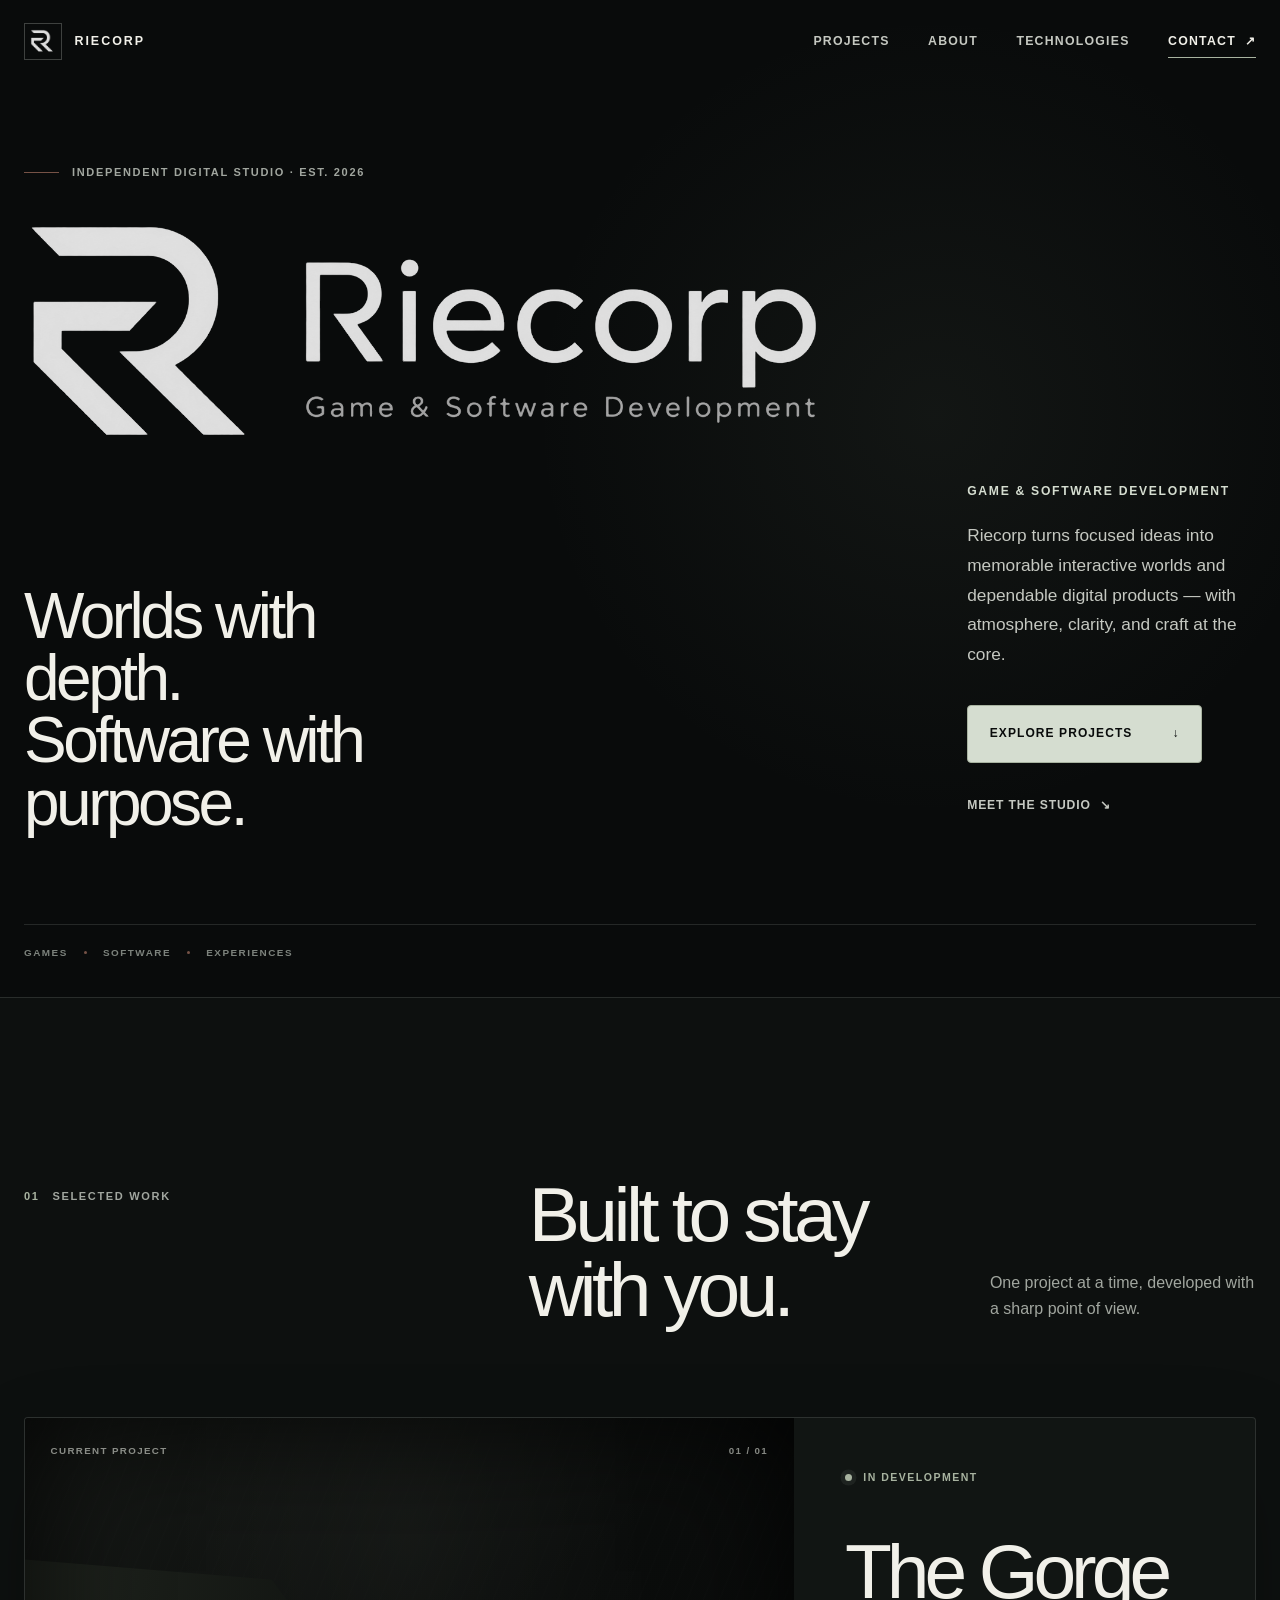
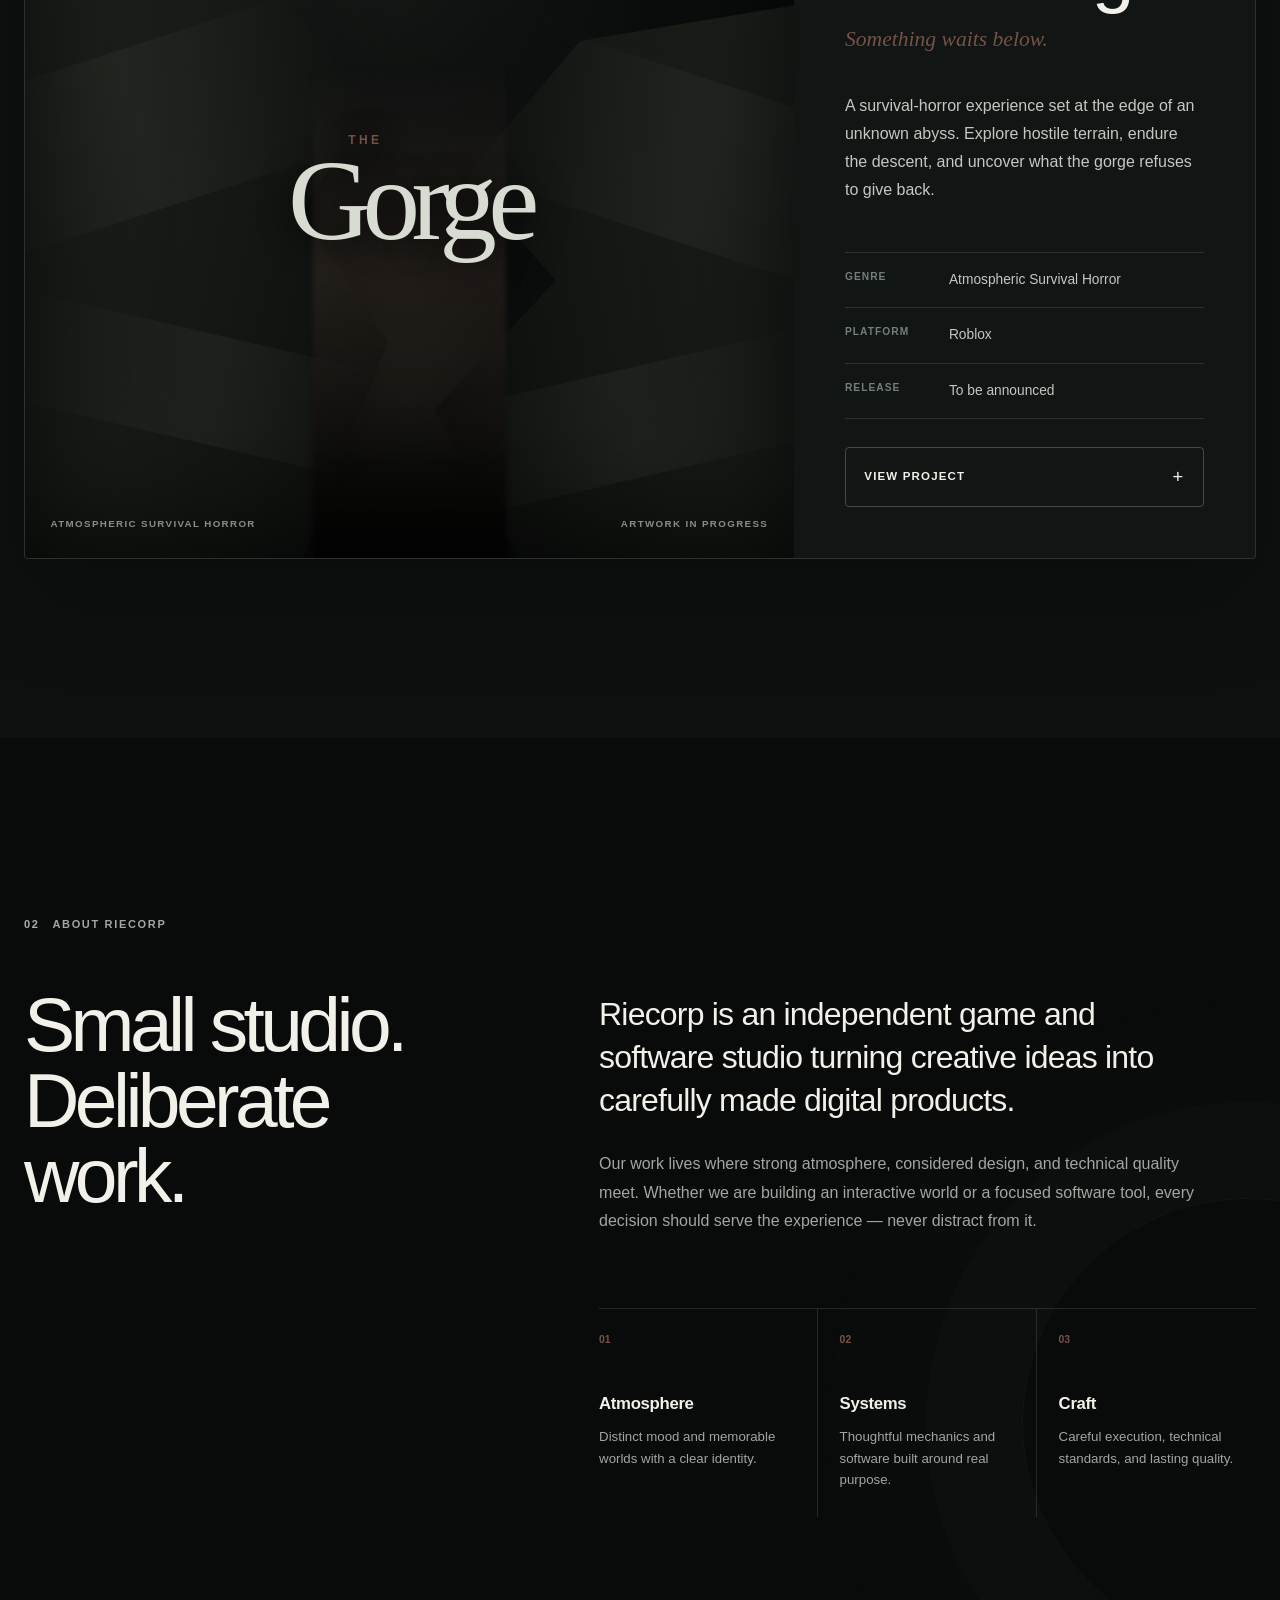
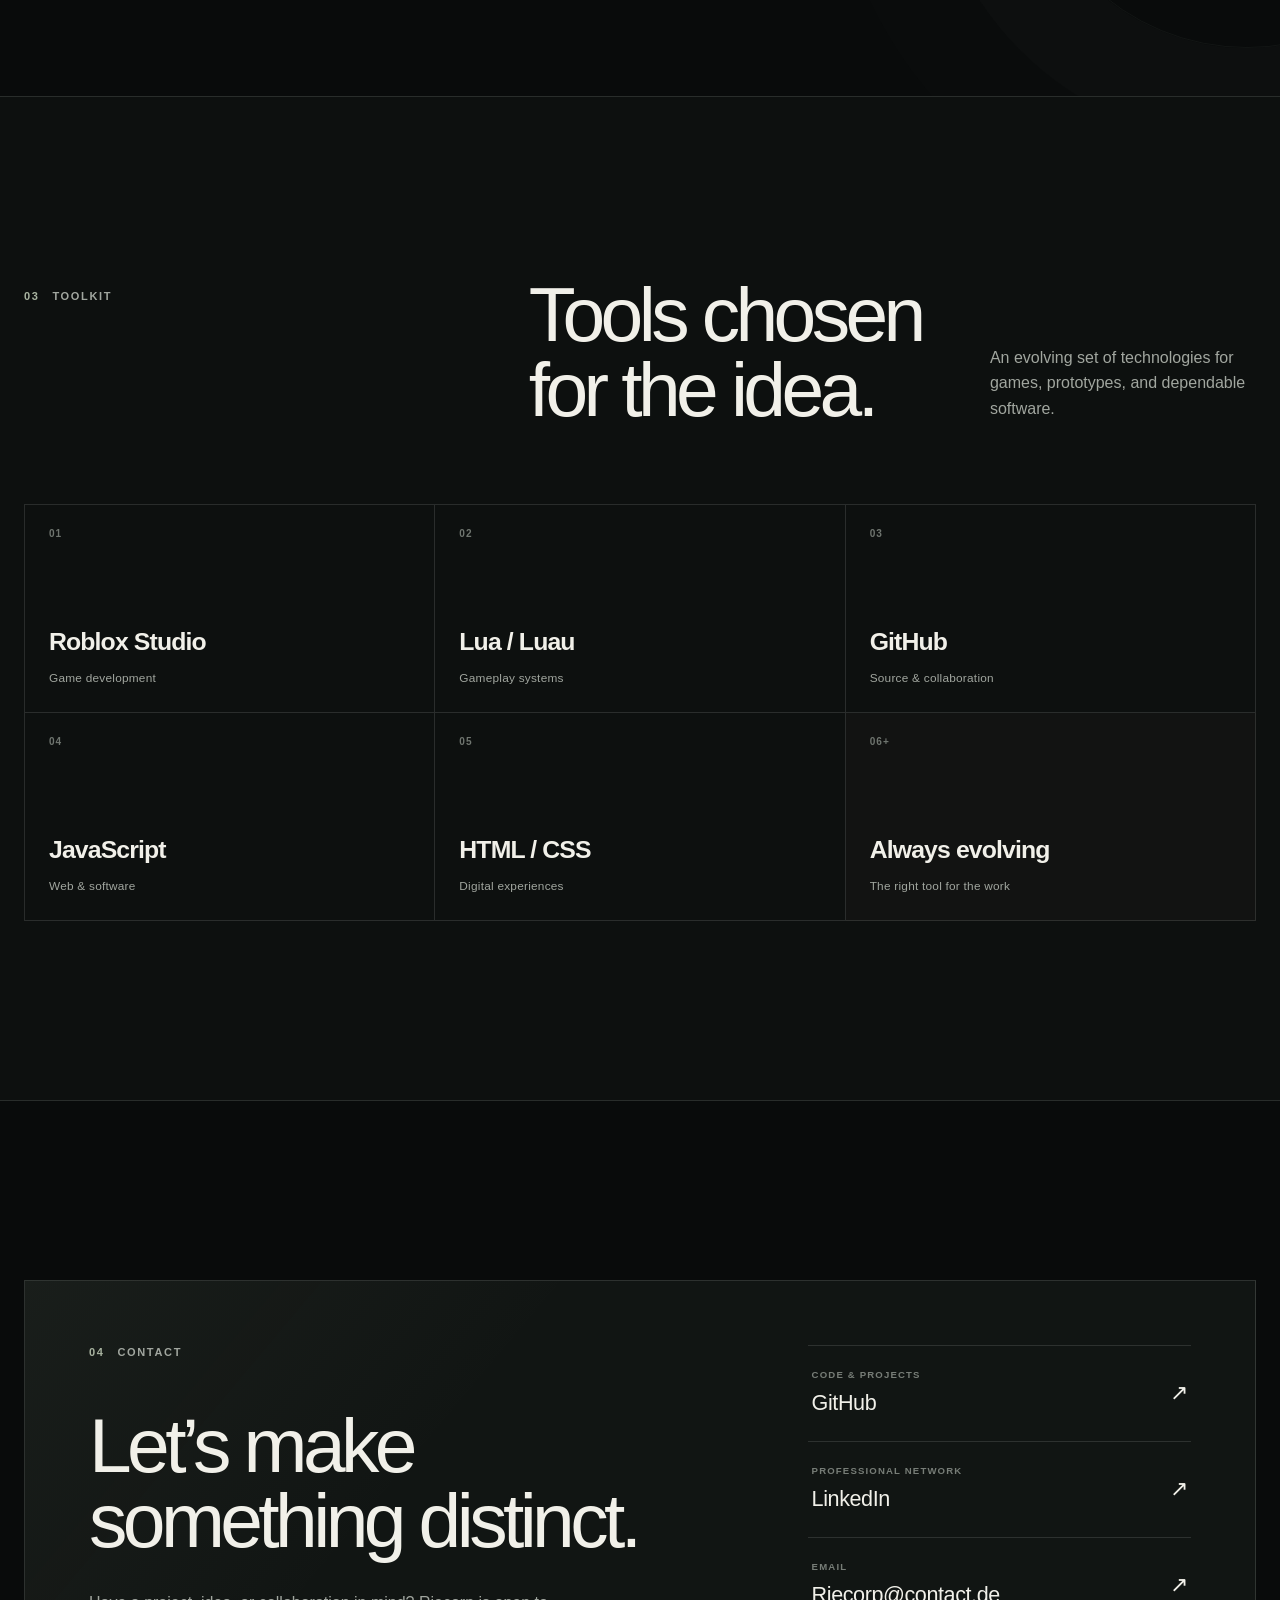
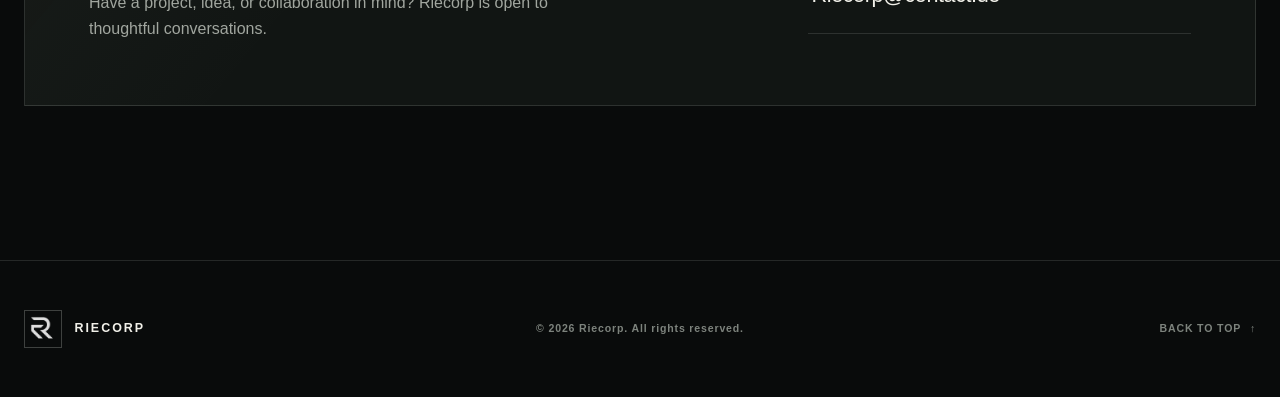
==== commit 989b5065: "Add Riecorp logo and contact email" ====
--- a/index.html
+++ b/index.html
@@ -17,6 +17,8 @@
     <meta name="twitter:description" content="Independent games and software, shaped by atmosphere, clarity, and craft.">
     <meta name="twitter:image" content="https://constantin-maximilian.github.io/assets/riecorp-social-preview.png">
     <link rel="canonical" href="https://constantin-maximilian.github.io/">
+    <link rel="icon" type="image/png" href="assets/riecorp-mark.png">
+    <link rel="apple-touch-icon" href="assets/riecorp-mark.png">
     <link rel="stylesheet" href="style.css">
     <script src="script.js" defer></script>
     <title>Riecorp — Game &amp; Software Development</title>
@@ -27,7 +29,7 @@
     <header class="site-header" data-header>
       <div class="site-header__inner shell">
         <a class="brand" href="#top" aria-label="Riecorp home">
-          <span class="brand__mark" aria-hidden="true">R</span>
+          <img class="brand__mark" src="assets/riecorp-mark.png" alt="" width="256" height="256">
           <span class="brand__name">Riecorp</span>
         </a>
 
@@ -51,7 +53,9 @@
           <div class="hero__content">
             <p class="eyebrow hero__eyebrow"><span></span> Independent digital studio · Est. 2026</p>
             <h1 id="hero-title">
-              <span class="hero__wordmark">RIECORP</span>
+              <span class="hero__logo-wrap">
+                <img class="hero__logo" src="assets/riecorp-logo-light.png" alt="Riecorp — Game &amp; Software Development" width="1400" height="457" fetchpriority="high">
+              </span>
               <span class="hero__statement">Worlds with depth.<br>Software with purpose.</span>
             </h1>
           </div>
@@ -192,15 +196,15 @@
           </div>
 
           <div class="contact__links" aria-label="Contact links">
-            <!-- Replace the LinkedIn URL and placeholder email when the final contact details are available. -->
+            <!-- Replace the LinkedIn URL when the final profile is available. -->
             <a href="https://github.com/Constantin-Maximilian" target="_blank" rel="noopener noreferrer" aria-label="GitHub (opens in a new tab)">
               <span><small>Code &amp; projects</small>GitHub</span><span aria-hidden="true">↗</span>
             </a>
             <a href="https://www.linkedin.com/" target="_blank" rel="noopener noreferrer" aria-label="LinkedIn (opens in a new tab)">
               <span><small>Professional network</small>LinkedIn</span><span aria-hidden="true">↗</span>
             </a>
-            <a href="mailto:hello@riecorp.example">
-              <span><small>Email placeholder</small>hello@riecorp.example</span><span aria-hidden="true">↗</span>
+            <a href="mailto:Riecorp@contact.de">
+              <span><small>Email</small>Riecorp@contact.de</span><span aria-hidden="true">↗</span>
             </a>
           </div>
         </div>
@@ -210,7 +214,7 @@
     <footer class="site-footer">
       <div class="shell site-footer__inner">
         <a class="brand brand--footer" href="#top" aria-label="Back to top">
-          <span class="brand__mark" aria-hidden="true">R</span>
+          <img class="brand__mark" src="assets/riecorp-mark.png" alt="" width="256" height="256" loading="lazy">
           <span class="brand__name">Riecorp</span>
         </a>
         <p>© 2026 Riecorp. All rights reserved.</p>
--- a/style.css
+++ b/style.css
@@ -159,13 +159,12 @@
 }
 
 .brand__mark {
-  display: grid;
-  width: 2.1rem;
-  height: 2.1rem;
-  place-items: center;
+  display: block;
+  width: 2.35rem;
+  height: 2.35rem;
+  padding: 0.3rem;
   border: 1px solid var(--line-strong);
-  color: var(--accent-bright);
-  font-size: 0.82rem;
+  object-fit: contain;
   transition: border-color 180ms ease, background-color 180ms ease;
 }
 
@@ -304,16 +303,16 @@
   margin-bottom: 0;
 }
 
-.hero__wordmark {
+.hero__logo-wrap {
   display: block;
-  margin-left: -0.08em;
-  color: var(--ink);
-  font-family: Arial, Helvetica, sans-serif;
-  font-size: clamp(4.5rem, 14vw, 11.2rem);
-  font-weight: 900;
-  letter-spacing: -0.085em;
-  line-height: 0.72;
-  white-space: nowrap;
+  width: min(100%, 52rem);
+  margin-left: -0.4rem;
+}
+
+.hero__logo {
+  display: block;
+  width: 100%;
+  height: auto;
 }
 
 .hero__statement {
@@ -1023,7 +1022,7 @@
     gap: 3rem;
   }
 
-  .hero__wordmark { font-size: clamp(4.2rem, 13.4vw, 8.5rem); }
+  .hero__logo-wrap { width: min(100%, 48rem); }
 
   .project-card { grid-template-columns: minmax(0, 1fr) minmax(20rem, 0.72fr); }
   .project-visual { min-height: 37rem; }
@@ -1097,7 +1096,7 @@
   }
 
   .hero__grid { grid-template-columns: 1fr; gap: 3.5rem; }
-  .hero__wordmark { font-size: clamp(4rem, 21vw, 8rem); }
+  .hero__logo-wrap { width: min(100%, 42rem); margin-left: 0; }
   .hero__statement { margin-top: 4rem; }
   .hero__intro { max-width: 32rem; }
   .hero__foot { margin-top: 5rem; }
@@ -1133,7 +1132,6 @@
   :root { --shell: min(100% - 1.25rem, 30rem); }
 
   .brand__name { display: none; }
-  .hero__wordmark { font-size: clamp(3.65rem, 21vw, 6.7rem); }
   .hero__statement { font-size: clamp(2.15rem, 11vw, 3.2rem); }
 
   .hero__actions { align-items: stretch; flex-direction: column; }
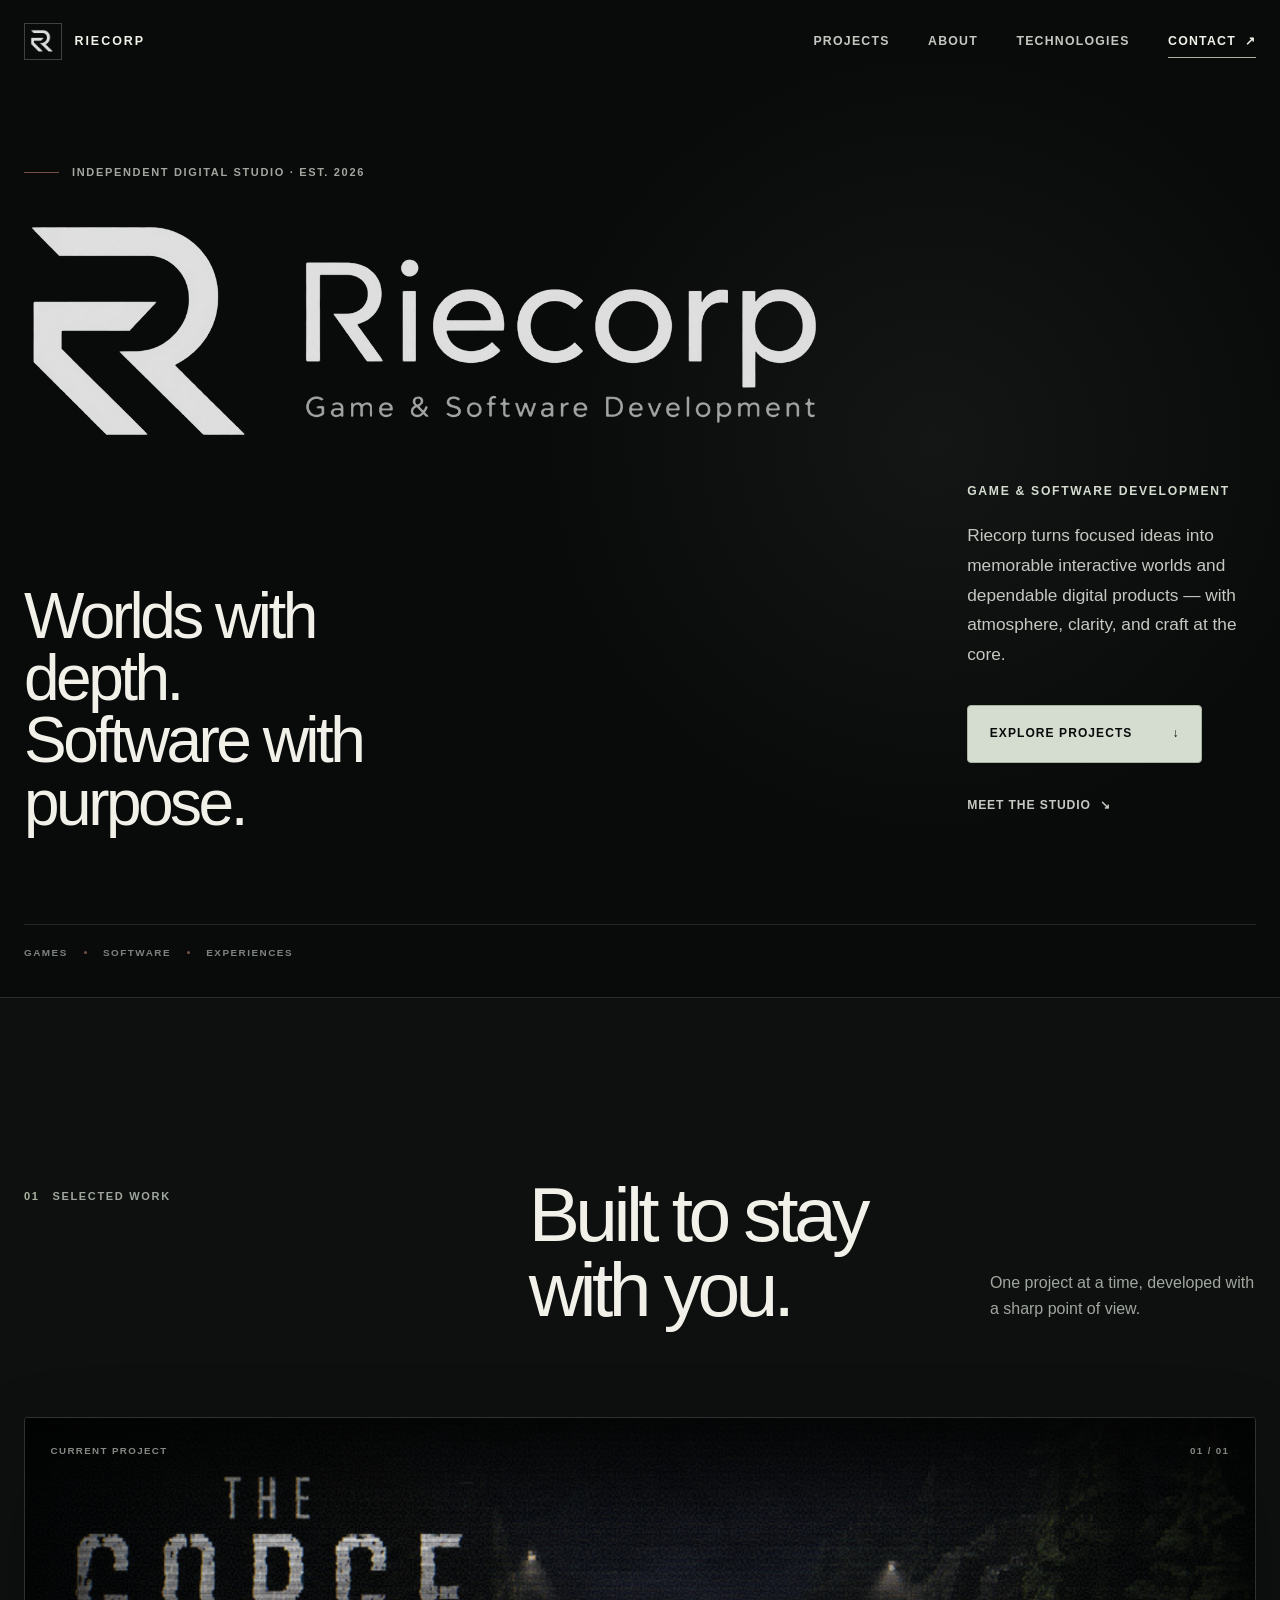
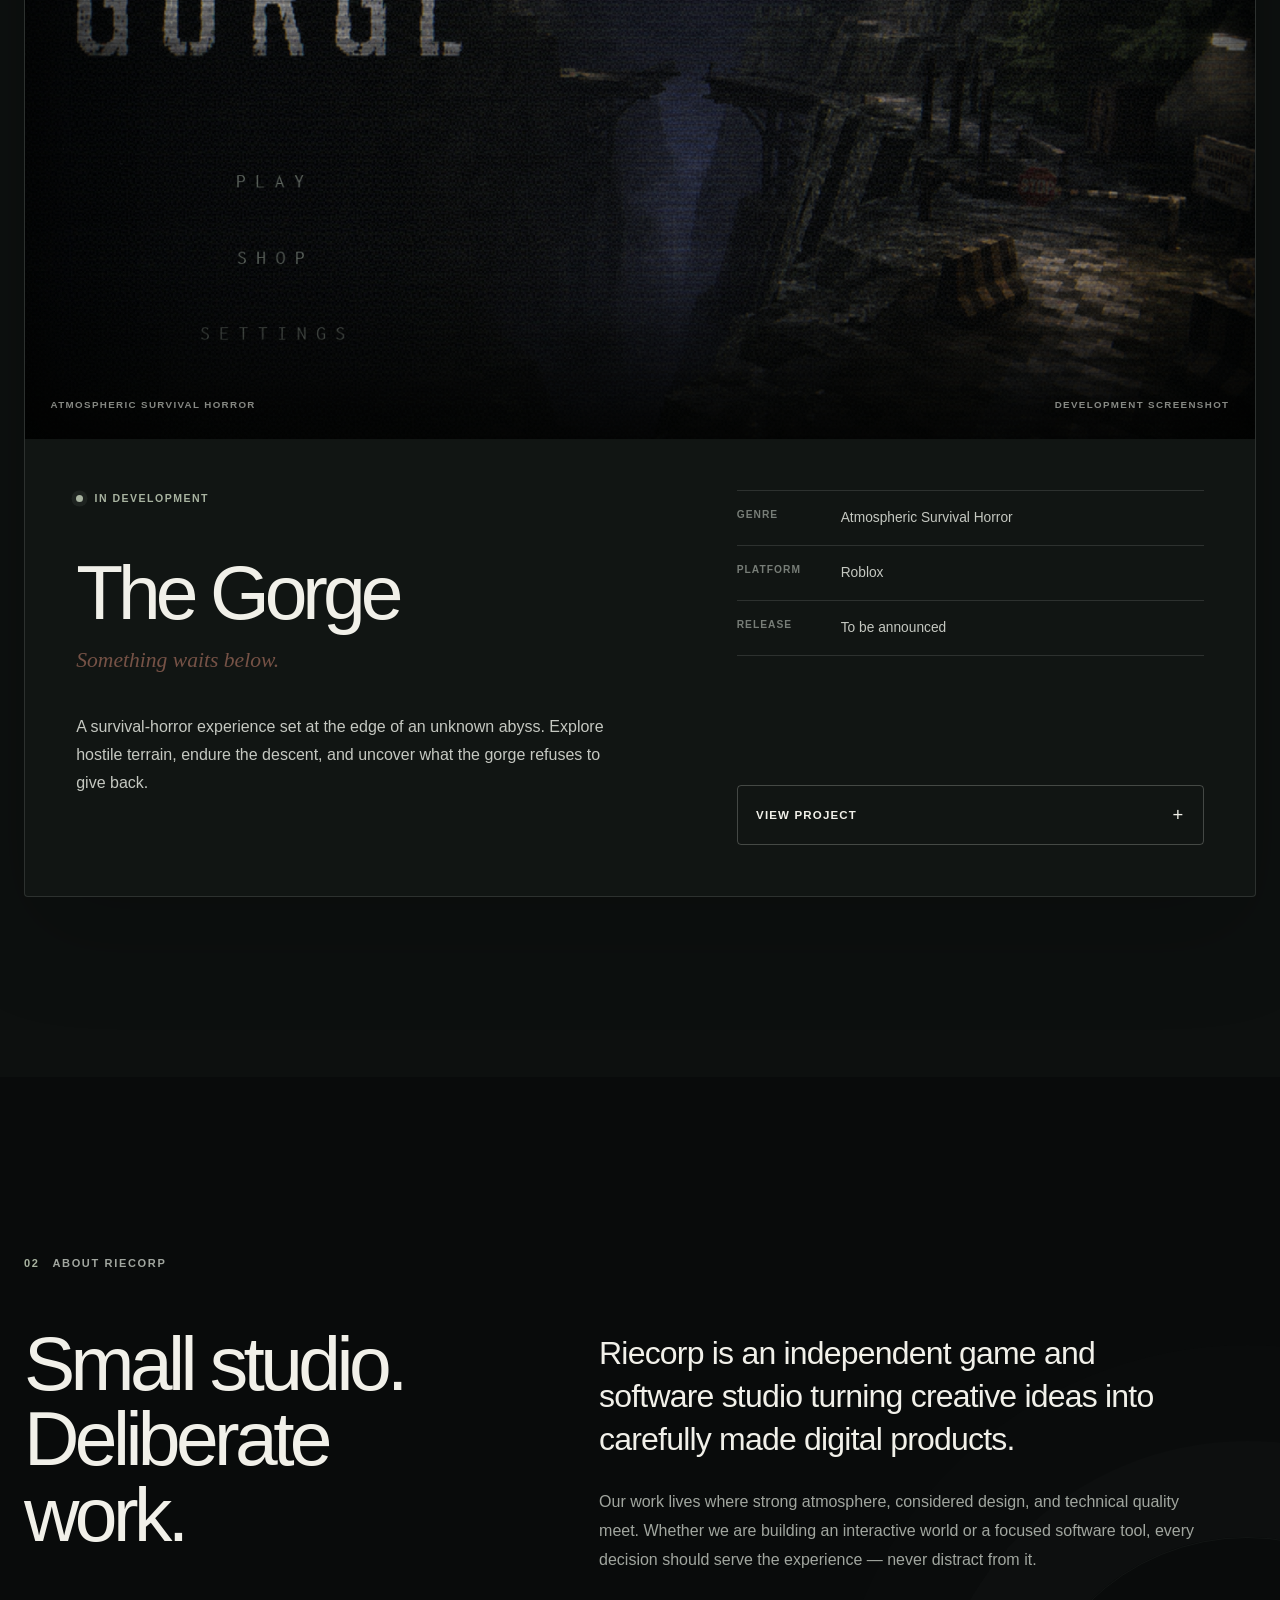
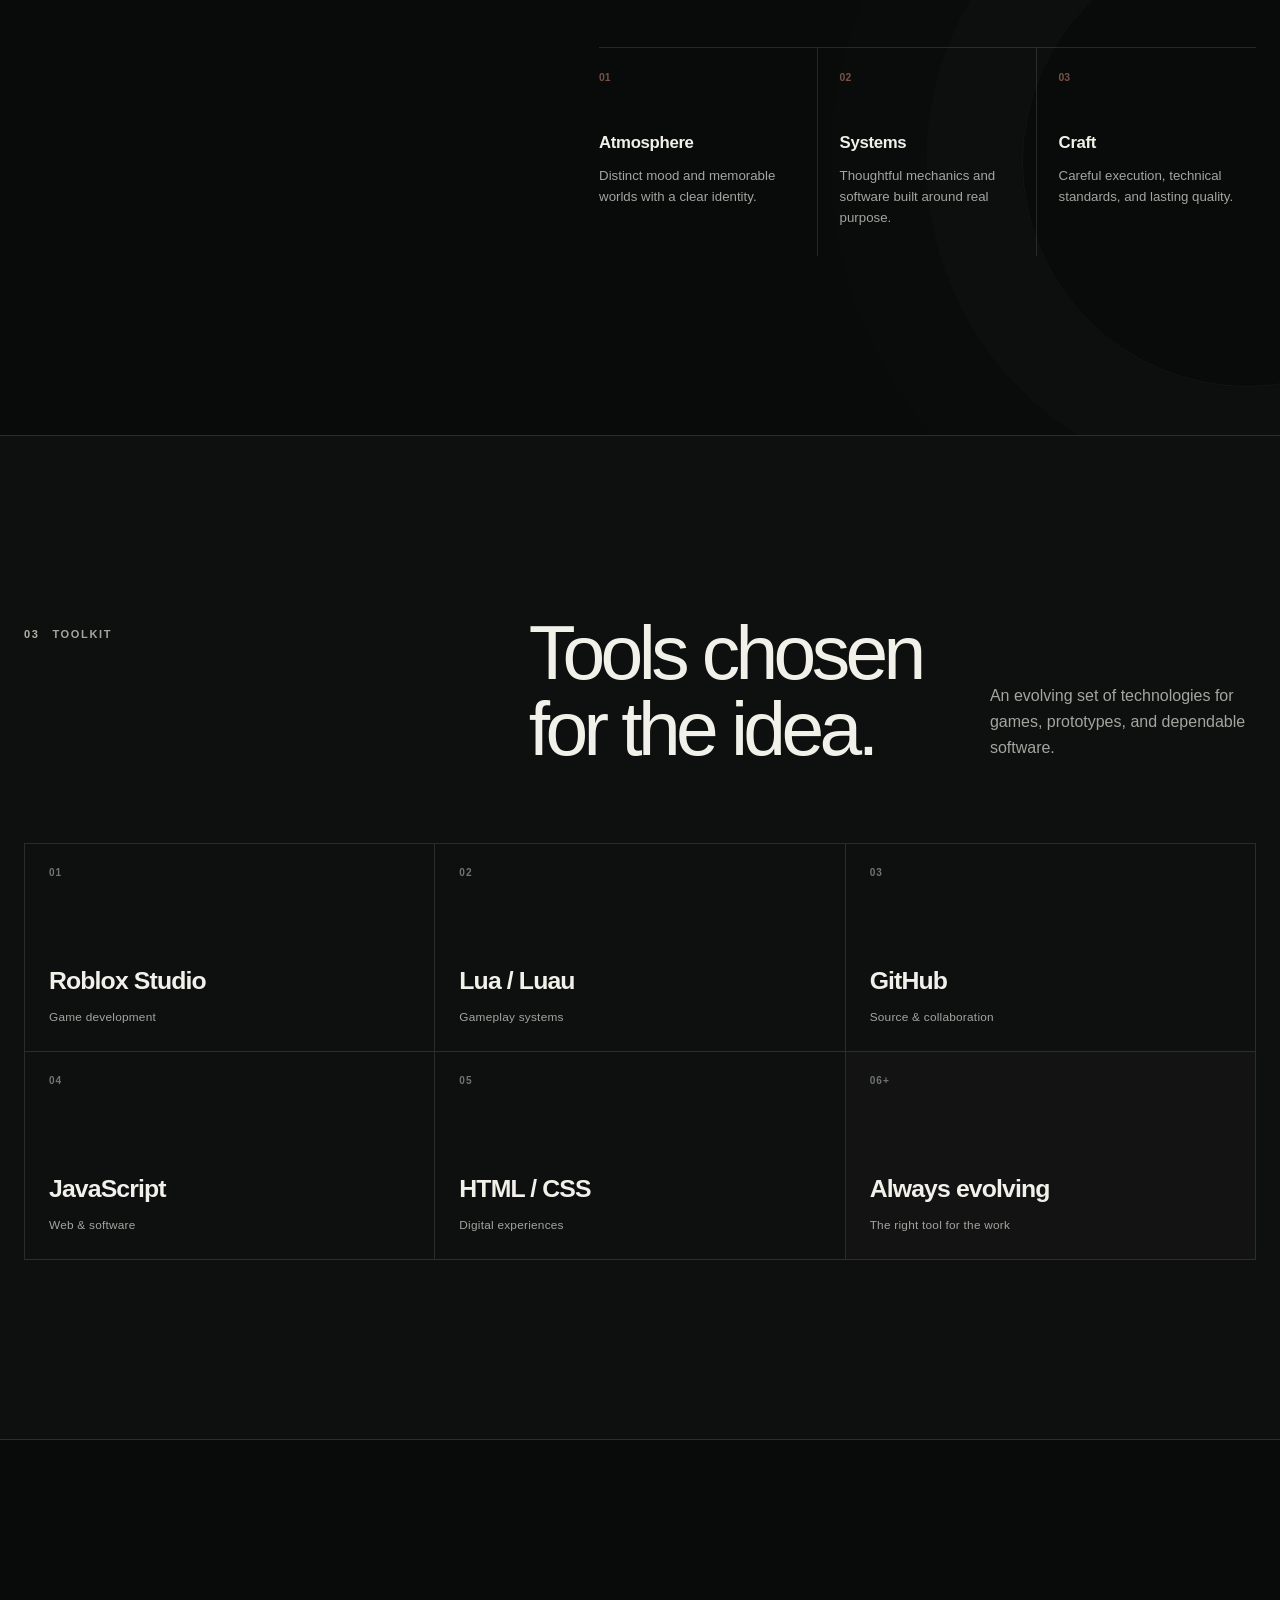
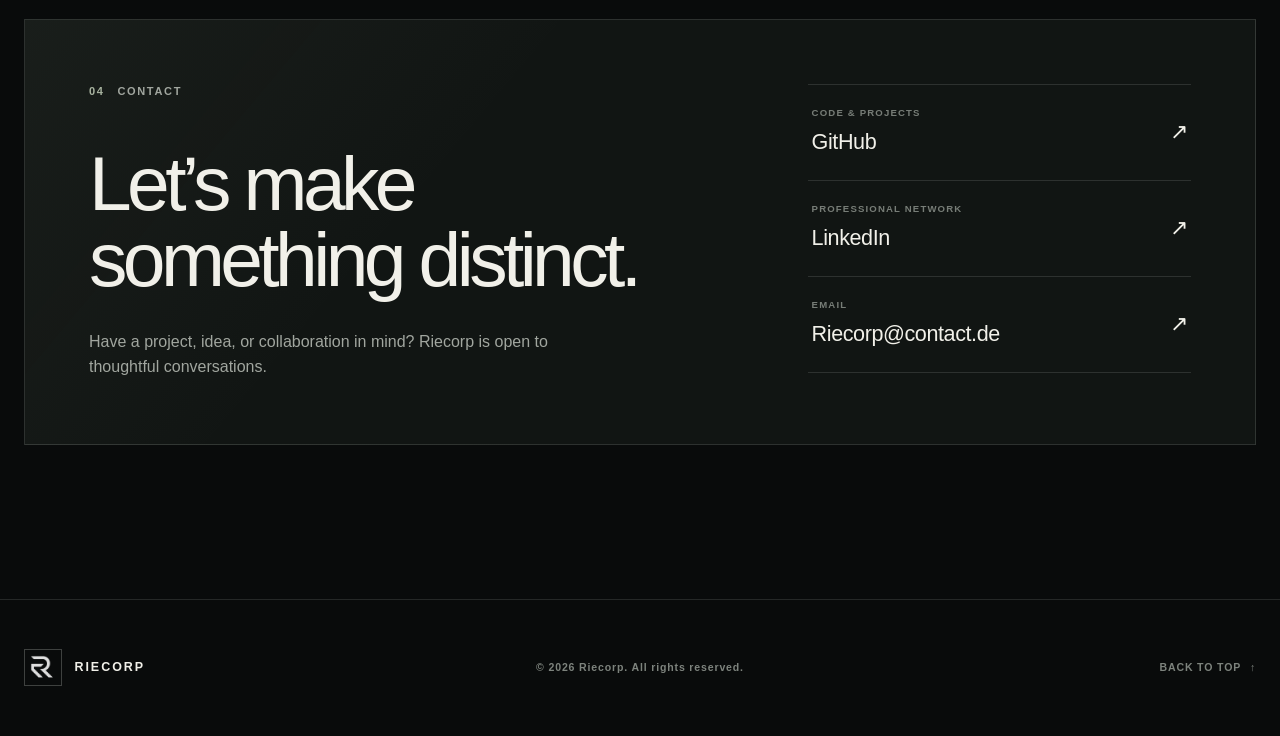
==== commit 89af7fc4: "Migrate site to Riecorp domain and add project screenshot" ====
--- a/index.html
+++ b/index.html
@@ -9,14 +9,14 @@
     <meta property="og:type" content="website">
     <meta property="og:title" content="Riecorp — Game & Software Development">
     <meta property="og:description" content="Independent games and software, shaped by atmosphere, clarity, and craft.">
-    <meta property="og:url" content="https://constantin-maximilian.github.io/">
-    <meta property="og:image" content="https://constantin-maximilian.github.io/assets/riecorp-social-preview.png">
+    <meta property="og:url" content="https://riecorp.github.io/">
+    <meta property="og:image" content="https://riecorp.github.io/assets/riecorp-social-preview.png">
     <meta property="og:image:alt" content="Riecorp — Game & Software Development">
     <meta name="twitter:card" content="summary_large_image">
     <meta name="twitter:title" content="Riecorp — Game & Software Development">
     <meta name="twitter:description" content="Independent games and software, shaped by atmosphere, clarity, and craft.">
-    <meta name="twitter:image" content="https://constantin-maximilian.github.io/assets/riecorp-social-preview.png">
-    <link rel="canonical" href="https://constantin-maximilian.github.io/">
+    <meta name="twitter:image" content="https://riecorp.github.io/assets/riecorp-social-preview.png">
+    <link rel="canonical" href="https://riecorp.github.io/">
     <link rel="icon" type="image/png" href="assets/riecorp-mark.png">
     <link rel="apple-touch-icon" href="assets/riecorp-mark.png">
     <link rel="stylesheet" href="style.css">
@@ -88,20 +88,15 @@
           </header>
 
           <article class="project-card" id="the-gorge" data-reveal>
-            <div class="project-visual" role="img" aria-label="Dark atmospheric title artwork placeholder for The Gorge">
+            <div class="project-visual">
+              <img class="project-visual__image" src="assets/the-gorge-project.png" alt="The Gorge title screen showing a shadowed figure facing a dim path through a rocky gorge." width="1431" height="706" loading="lazy" decoding="async">
               <div class="project-visual__top">
                 <span>Current project</span>
                 <span>01 / 01</span>
               </div>
-              <div class="gorge-art" aria-hidden="true">
-                <span class="gorge-art__ridge gorge-art__ridge--left"></span>
-                <span class="gorge-art__ridge gorge-art__ridge--right"></span>
-                <span class="gorge-art__depth"></span>
-              </div>
-              <p class="project-visual__title" aria-hidden="true"><span>The</span> Gorge</p>
               <div class="project-visual__foot">
                 <span>Atmospheric survival horror</span>
-                <span>Artwork in progress</span>
+                <span>Development screenshot</span>
               </div>
             </div>
 
@@ -197,7 +192,7 @@
 
           <div class="contact__links" aria-label="Contact links">
             <!-- Replace the LinkedIn URL when the final profile is available. -->
-            <a href="https://github.com/Constantin-Maximilian" target="_blank" rel="noopener noreferrer" aria-label="GitHub (opens in a new tab)">
+            <a href="https://github.com/Riecorp" target="_blank" rel="noopener noreferrer" aria-label="GitHub (opens in a new tab)">
               <span><small>Code &amp; projects</small>GitHub</span><span aria-hidden="true">↗</span>
             </a>
             <a href="https://www.linkedin.com/" target="_blank" rel="noopener noreferrer" aria-label="LinkedIn (opens in a new tab)">
--- a/style.css
+++ b/style.css
@@ -480,13 +480,12 @@
 }
 
 .project-card {
-  display: grid;
+  display: block;
   overflow: hidden;
   border: 1px solid var(--line);
   border-radius: var(--radius);
   background: var(--surface);
   box-shadow: 0 2.5rem 6rem rgba(0, 0, 0, 0.18);
-  grid-template-columns: minmax(0, 1.25fr) minmax(22rem, 0.75fr);
   transition: border-color 240ms ease, transform 300ms var(--ease);
 }
 
@@ -498,36 +497,42 @@
 .project-visual {
   position: relative;
   display: flex;
-  min-height: 42rem;
+  aspect-ratio: 1399 / 706;
   overflow: hidden;
   padding: 1.6rem;
   isolation: isolate;
   flex-direction: column;
   justify-content: space-between;
-  background:
-    radial-gradient(circle at 50% 78%, rgba(106, 116, 97, 0.18), transparent 18%),
-    linear-gradient(145deg, #181b18 0%, #0b0d0c 42%, #080909 100%);
+  background: #050706;
 }
 
 .project-visual::before {
   position: absolute;
   inset: 0;
-  z-index: -2;
+  z-index: 1;
   content: "";
-  opacity: 0.3;
   background:
-    repeating-linear-gradient(112deg, transparent 0 6px, rgba(255, 255, 255, 0.015) 7px, transparent 8px 15px),
-    radial-gradient(ellipse at 50% 16%, rgba(170, 178, 159, 0.12), transparent 42%);
-  mix-blend-mode: screen;
+    linear-gradient(to bottom, rgba(3, 4, 3, 0.58), transparent 18%, transparent 70%, rgba(3, 4, 3, 0.78)),
+    linear-gradient(to right, rgba(3, 4, 3, 0.24), transparent 30%);
 }
 
 .project-visual::after {
   position: absolute;
   inset: 0;
-  z-index: 3;
+  z-index: 2;
   pointer-events: none;
   content: "";
-  box-shadow: inset 0 0 8rem rgba(0, 0, 0, 0.85);
+  box-shadow: inset 0 0 6rem rgba(0, 0, 0, 0.55);
+}
+
+.project-visual__image {
+  position: absolute;
+  inset: 0;
+  z-index: 0;
+  width: 100%;
+  height: 100%;
+  object-fit: cover;
+  object-position: right center;
 }
 
 .project-visual__top,
@@ -544,84 +549,15 @@
   text-transform: uppercase;
 }
 
-.gorge-art {
-  position: absolute;
-  inset: 12% 0 0;
-  z-index: -1;
-}
-
-.gorge-art__ridge {
-  position: absolute;
-  top: 7%;
-  bottom: -12%;
-  width: 63%;
-  background: linear-gradient(102deg, #232821 0%, #111411 68%, #070807 100%);
-  filter: drop-shadow(0 0 2.5rem rgba(0, 0, 0, 0.9));
-}
-
-.gorge-art__ridge::before,
-.gorge-art__ridge::after {
-  position: absolute;
-  content: "";
-  opacity: 0.36;
-  background: linear-gradient(90deg, transparent, rgba(162, 171, 151, 0.19), transparent);
-  transform: rotate(-18deg);
-}
-
-.gorge-art__ridge::before { inset: 14% 20% 62% 5%; }
-.gorge-art__ridge::after { inset: 56% 0 28% 15%; transform: rotate(13deg); }
-
-.gorge-art__ridge--left {
-  left: -12%;
-  clip-path: polygon(0 0, 70% 4%, 90% 23%, 76% 38%, 94% 57%, 70% 100%, 0 100%);
-}
-
-.gorge-art__ridge--right {
-  right: -15%;
-  transform: scaleX(-1) translateY(5%);
-  clip-path: polygon(0 0, 68% 8%, 92% 28%, 73% 43%, 98% 62%, 67% 100%, 0 100%);
-}
-
-.gorge-art__depth {
-  position: absolute;
-  bottom: -4%;
-  left: 50%;
-  width: 25%;
-  height: 80%;
-  transform: translateX(-50%);
-  background: linear-gradient(to bottom, transparent, rgba(81, 62, 53, 0.3) 40%, #030403 92%);
-  filter: blur(0.15rem);
-}
-
-.project-visual__title {
-  position: relative;
-  z-index: 2;
-  margin: auto 0;
-  color: #d8dbd1;
-  font-family: Georgia, "Times New Roman", serif;
-  font-size: clamp(4.2rem, 9vw, 8.4rem);
-  font-weight: 400;
-  letter-spacing: -0.075em;
-  line-height: 0.68;
-  text-align: center;
-  text-shadow: 0 0.25rem 2rem rgba(0, 0, 0, 0.8);
-}
-
-.project-visual__title span {
-  display: block;
-  margin: 0 0 1.1rem -5.5rem;
-  color: var(--rust);
-  font-family: Inter, ui-sans-serif, sans-serif;
-  font-size: 0.75rem;
-  font-weight: 800;
-  letter-spacing: 0.28em;
-  text-transform: uppercase;
-}
-
 .project-info {
-  display: flex;
+  display: grid;
   padding: clamp(2.25rem, 4vw, 4.5rem);
-  flex-direction: column;
+  grid-template-columns: minmax(0, 1.1fr) minmax(18rem, 0.9fr);
+  gap: 0 clamp(3rem, 7vw, 7rem);
+}
+
+.project-info > div:first-child {
+  grid-row: 1 / span 2;
 }
 
 .status {
@@ -667,7 +603,8 @@
 }
 
 .project-meta {
-  margin: auto 0 0;
+  margin: 0;
+  align-self: start;
   border-top: 1px solid var(--line);
 }
 
@@ -699,6 +636,7 @@
 
 .project-details {
   margin-top: 1.75rem;
+  align-self: end;
 }
 
 .project-details summary {
@@ -1024,8 +962,7 @@
 
   .hero__logo-wrap { width: min(100%, 48rem); }
 
-  .project-card { grid-template-columns: minmax(0, 1fr) minmax(20rem, 0.72fr); }
-  .project-visual { min-height: 37rem; }
+  .project-info { gap: 0 3rem; }
 
   .section-heading > div { grid-template-columns: 1fr; }
   .section-heading > div > p { margin: 0; }
@@ -1110,9 +1047,13 @@
   .section-heading { gap: 1rem; }
   .section-heading .eyebrow { margin-top: 0; margin-bottom: 1.5rem; }
 
-  .project-card { grid-template-columns: 1fr; }
-  .project-visual { min-height: 32rem; }
-  .project-info { min-height: 0; }
+  .project-info {
+    grid-template-columns: 1fr;
+    gap: 0;
+  }
+  .project-info > div:first-child { grid-row: auto; }
+  .project-meta { margin-top: 0.5rem; }
+  .project-details { margin-top: 1.75rem; }
 
   .about__heading .eyebrow { margin-bottom: 2.5rem; }
   .about__content { padding-top: 0; }
@@ -1145,11 +1086,7 @@
   .about h2,
   .contact h2 { font-size: clamp(2.6rem, 13vw, 3.6rem); }
 
-  .project-visual {
-    min-height: 27rem;
-    padding: 1.1rem;
-  }
-  .project-visual__title { font-size: clamp(4rem, 20vw, 6rem); }
+  .project-visual { padding: 1.1rem; }
   .project-visual__foot span:last-child { display: none; }
   .project-info { padding: 1.6rem; }
   .project-info h3 { font-size: 3.2rem; }
